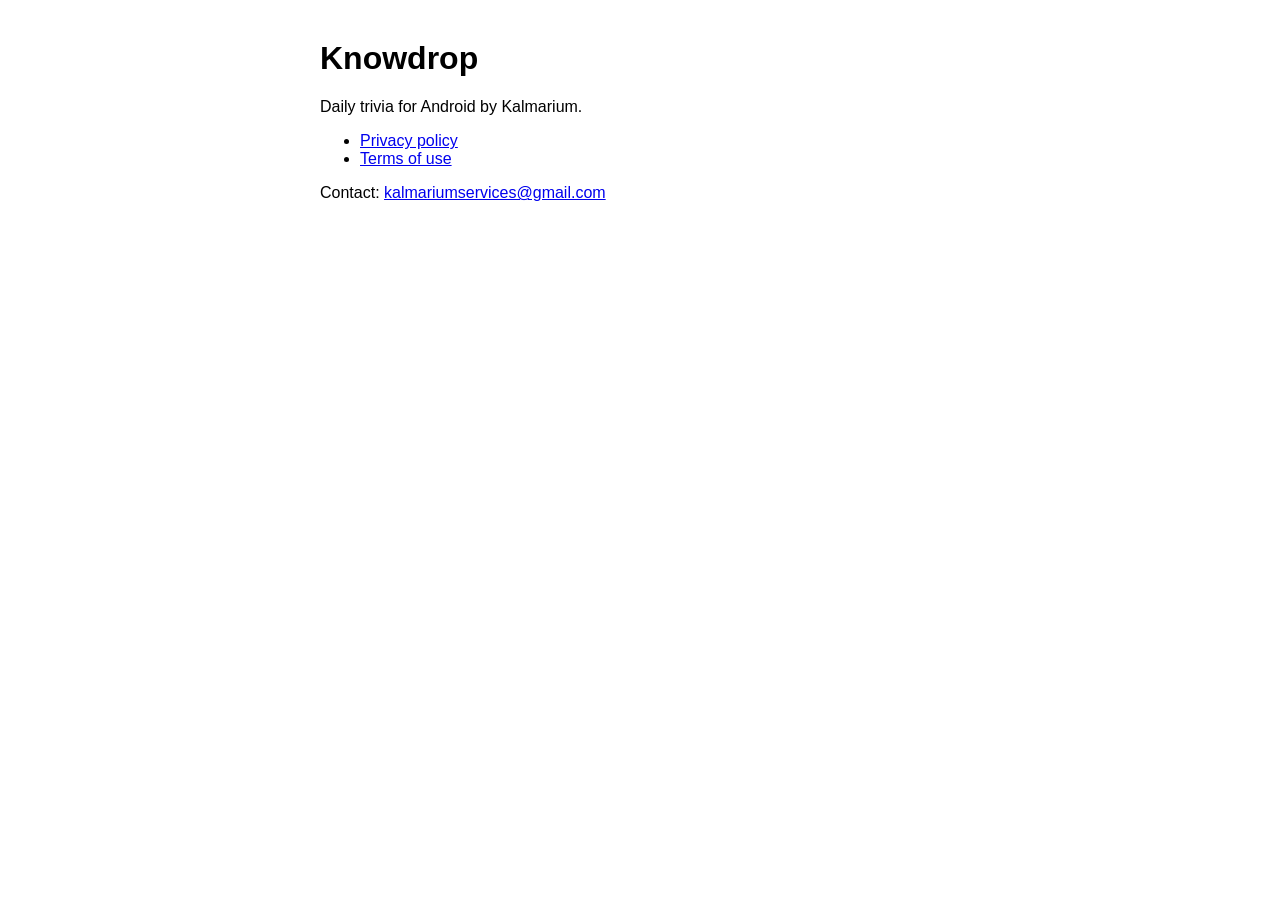
==== index.html @ 1c2fc833 "Knowdrop privacy policy and terms" ====
<!doctype html><meta charset="utf-8"><meta name="viewport" content="width=device-width,initial-scale=1"><title>Knowdrop</title><body style="font-family:sans-serif;max-width:640px;margin:40px auto;padding:0 16px"><h1>Knowdrop</h1><p>Daily trivia for Android by Kalmarium.</p><ul><li><a href="privacy-policy.html">Privacy policy</a></li><li><a href="terms.html">Terms of use</a></li></ul><p>Contact: <a href="mailto:kalmariumservices@gmail.com">kalmariumservices@gmail.com</a></p></body>
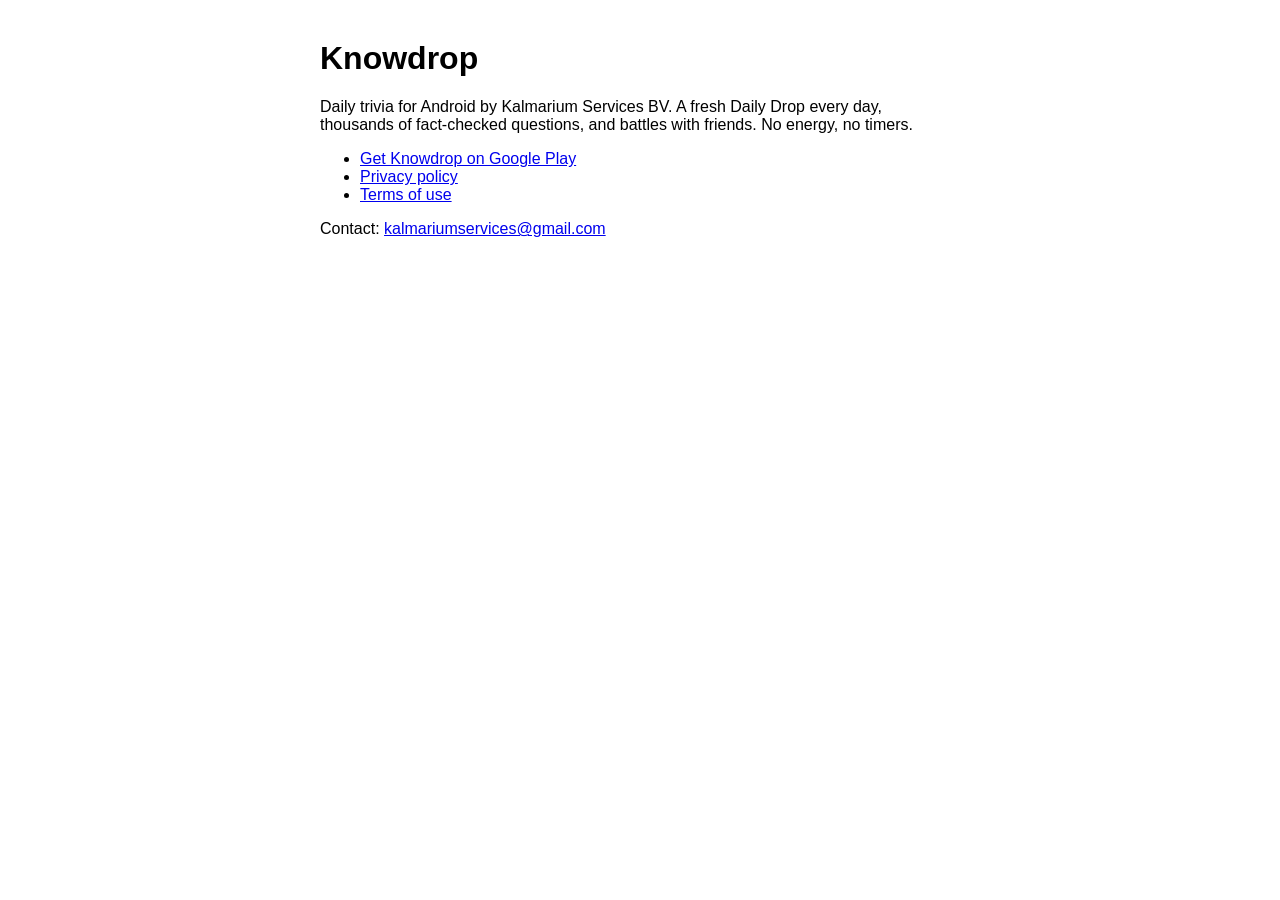
==== commit 0df1ba12: "Add app-ads.txt, update privacy policy (Play Billing, no RevenueCat), Knowdrop index Co-Authored-By:" ====
--- a/index.html
+++ b/index.html
@@ -1 +1 @@
-<!doctype html><meta charset="utf-8"><meta name="viewport" content="width=device-width,initial-scale=1"><title>Knowdrop</title><body style="font-family:sans-serif;max-width:640px;margin:40px auto;padding:0 16px"><h1>Knowdrop</h1><p>Daily trivia for Android by Kalmarium.</p><ul><li><a href="privacy-policy.html">Privacy policy</a></li><li><a href="terms.html">Terms of use</a></li></ul><p>Contact: <a href="mailto:kalmariumservices@gmail.com">kalmariumservices@gmail.com</a></p></body>
+<!doctype html><html lang="en"><meta charset="utf-8"><meta name="viewport" content="width=device-width,initial-scale=1"><title>Knowdrop: Daily Trivia Quiz</title><body style="font-family:sans-serif;max-width:640px;margin:40px auto;padding:0 16px"><h1>Knowdrop</h1><p>Daily trivia for Android by Kalmarium Services BV. A fresh Daily Drop every day, thousands of fact-checked questions, and battles with friends. No energy, no timers.</p><ul><li><a href="https://play.google.com/store/apps/details?id=com.kalmarium.quizdrop">Get Knowdrop on Google Play</a></li><li><a href="privacy-policy.html">Privacy policy</a></li><li><a href="terms.html">Terms of use</a></li></ul><p>Contact: <a href="mailto:kalmariumservices@gmail.com">kalmariumservices@gmail.com</a></p></body></html>
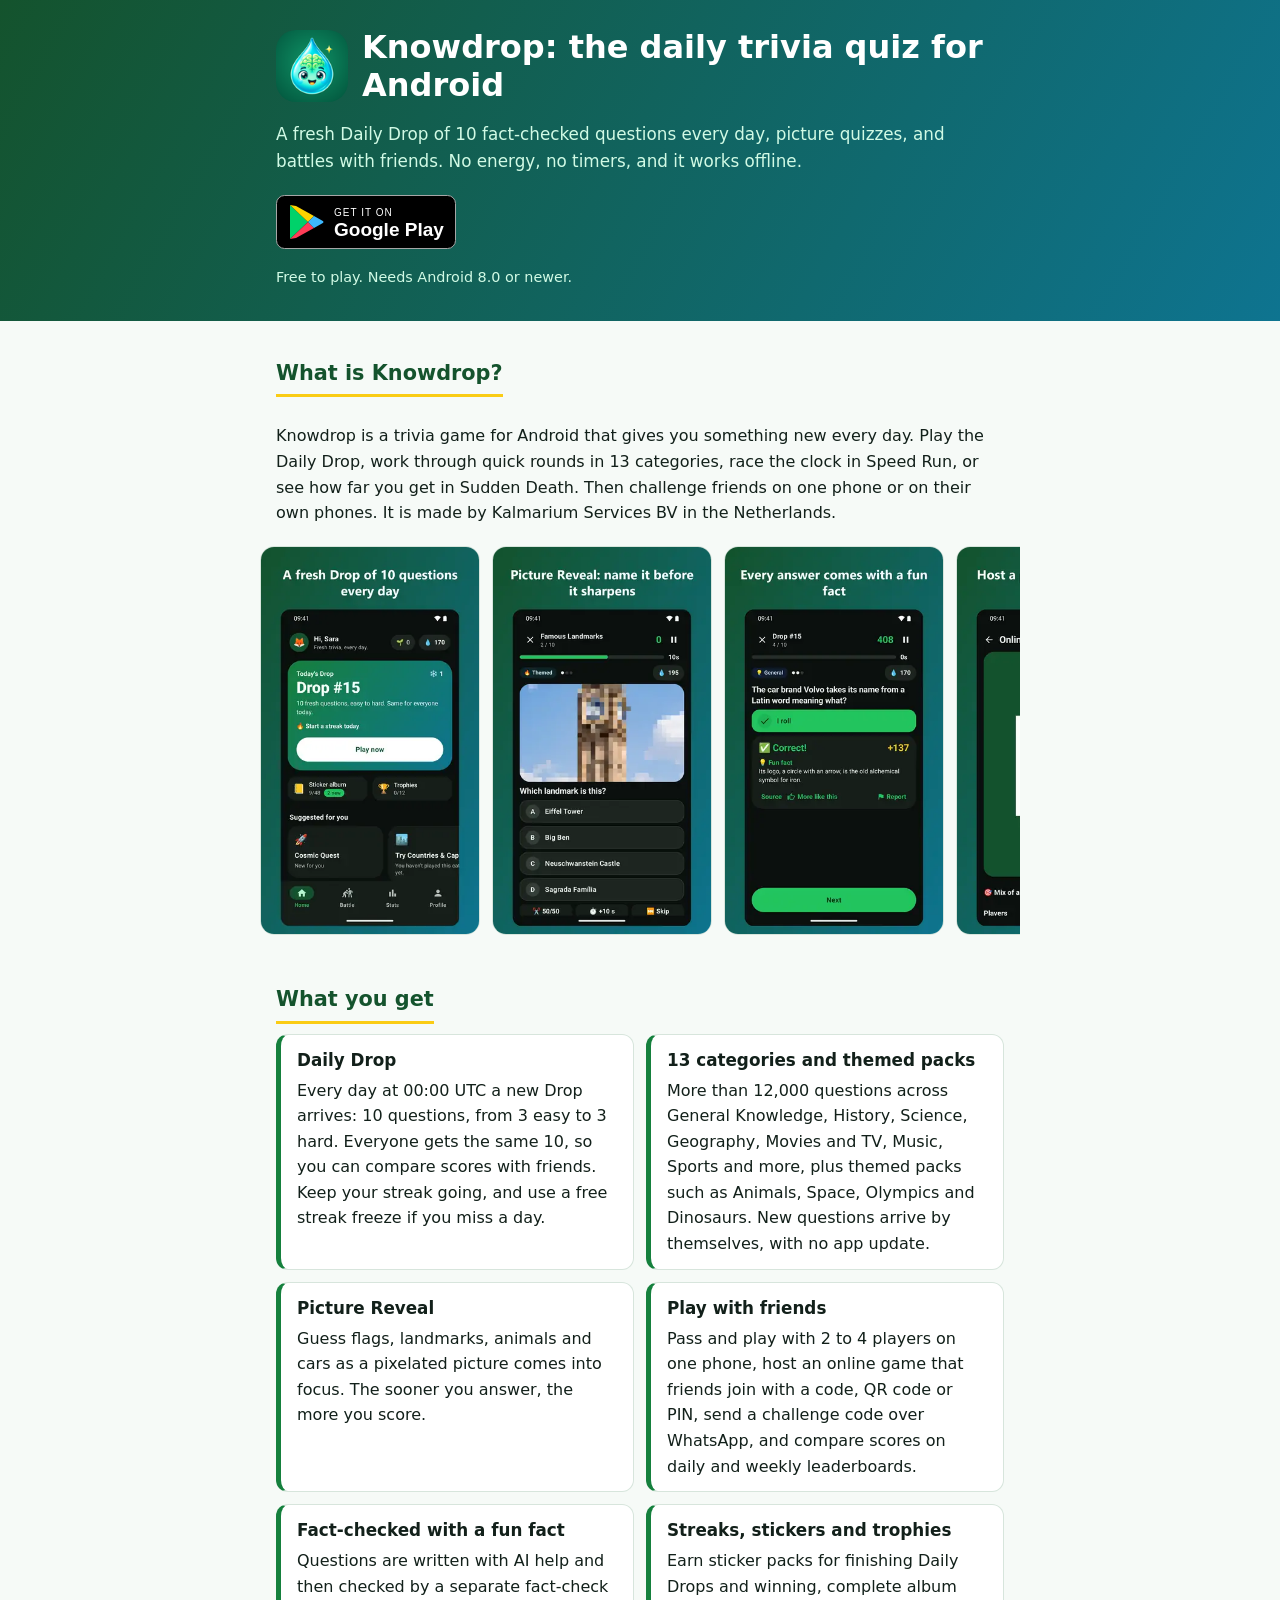
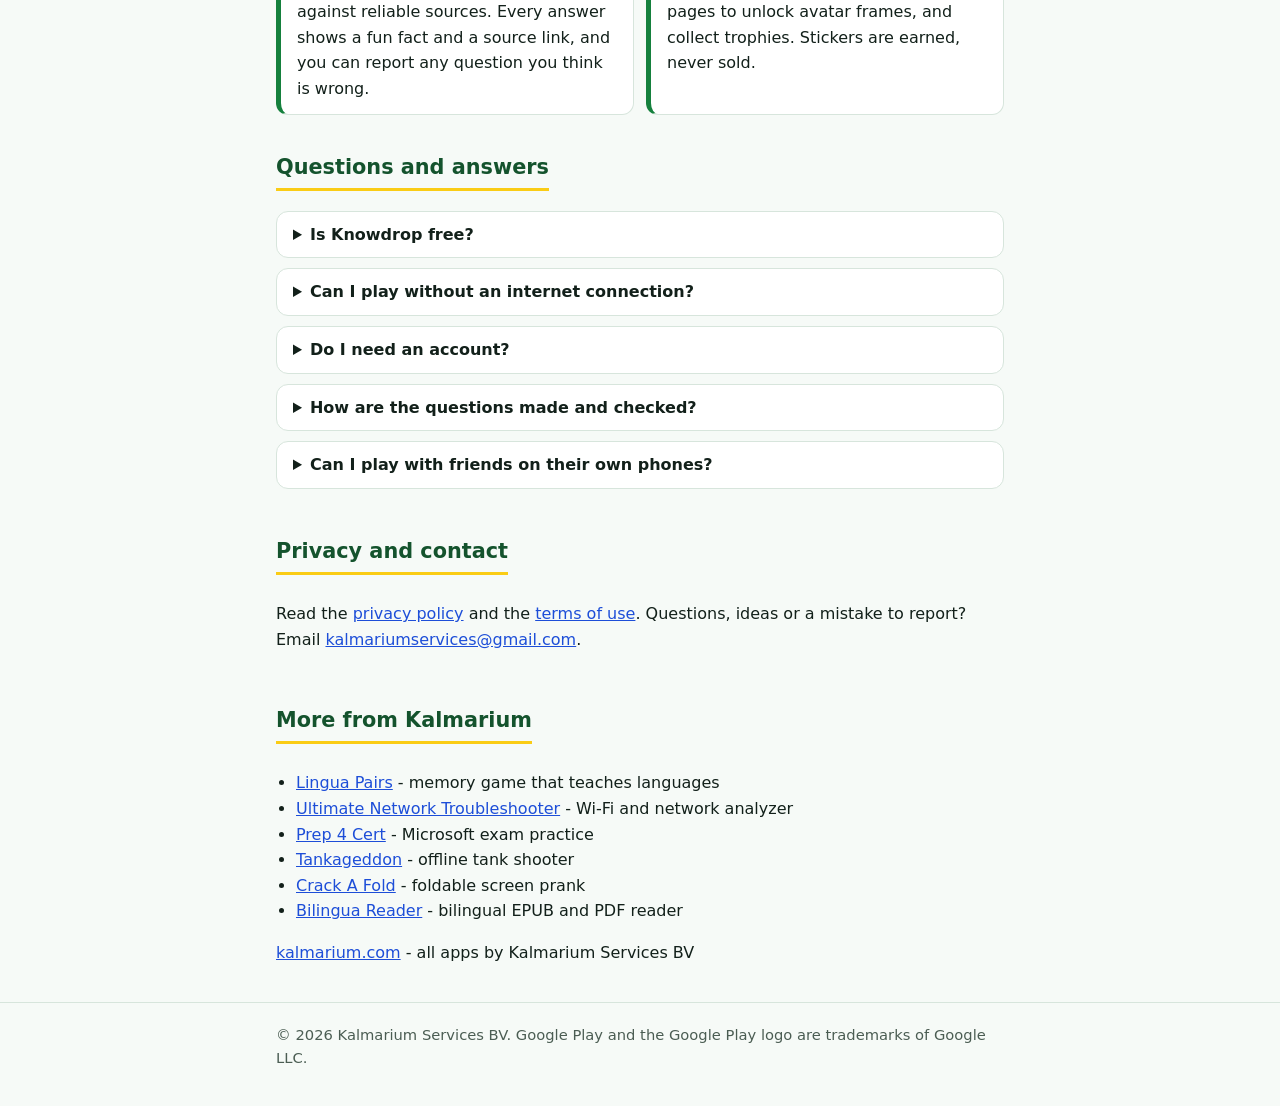
==== commit 6c0e9794: "Landing page: SEO head, JSON-LD, Play badge, features and FAQ, robots, sitemap, visit counter Co-Aut" ====
--- a/index.html
+++ b/index.html
@@ -1 +1,199 @@
-<!doctype html><html lang="en"><meta charset="utf-8"><meta name="viewport" content="width=device-width,initial-scale=1"><title>Knowdrop: Daily Trivia Quiz</title><body style="font-family:sans-serif;max-width:640px;margin:40px auto;padding:0 16px"><h1>Knowdrop</h1><p>Daily trivia for Android by Kalmarium Services BV. A fresh Daily Drop every day, thousands of fact-checked questions, and battles with friends. No energy, no timers.</p><ul><li><a href="https://play.google.com/store/apps/details?id=com.kalmarium.quizdrop">Get Knowdrop on Google Play</a></li><li><a href="privacy-policy.html">Privacy policy</a></li><li><a href="terms.html">Terms of use</a></li></ul><p>Contact: <a href="mailto:kalmariumservices@gmail.com">kalmariumservices@gmail.com</a></p></body></html>
+<!doctype html>
+<html lang="en">
+<head>
+<meta charset="utf-8">
+<meta name="viewport" content="width=device-width, initial-scale=1">
+<title>Knowdrop: Daily Trivia Quiz and Friend Battles</title>
+<meta name="description" content="Knowdrop is a free daily trivia quiz for Android: a fresh Daily Drop of 10 fact-checked questions, picture rounds and battles with friends. Works offline.">
+<link rel="canonical" href="https://knowdrop.kalmarium.com/">
+<link rel="icon" type="image/png" href="img/icon.png">
+<link rel="apple-touch-icon" href="img/apple-touch-icon.png">
+<meta name="theme-color" content="#14532d">
+<meta property="og:type" content="website">
+<meta property="og:site_name" content="Knowdrop">
+<meta property="og:title" content="Knowdrop: Daily Trivia Quiz and Friend Battles">
+<meta property="og:description" content="Knowdrop is a free daily trivia quiz for Android: a fresh Daily Drop of 10 fact-checked questions, picture rounds and battles with friends. Works offline.">
+<meta property="og:url" content="https://knowdrop.kalmarium.com/">
+<meta property="og:image" content="https://knowdrop.kalmarium.com/img/og.jpg">
+<meta property="og:image:width" content="1200">
+<meta property="og:image:height" content="630">
+<meta property="og:image:alt" content="Knowdrop, fresh trivia every day, with the water drop mascot">
+<meta name="twitter:card" content="summary_large_image">
+<meta name="twitter:title" content="Knowdrop: Daily Trivia Quiz and Friend Battles">
+<meta name="twitter:description" content="Knowdrop is a free daily trivia quiz for Android: a fresh Daily Drop of 10 fact-checked questions, picture rounds and battles with friends. Works offline.">
+<meta name="twitter:image" content="https://knowdrop.kalmarium.com/img/og.jpg">
+<style>
+  :root { --bg:#f6faf7; --text:#12201a; --muted:#4b5d53; --card:#ffffff; --line:#d7e5dc; --brand:#14532d; --brand-2:#15803d; --link:#1d4ed8; --accent:#facc15; }
+  @media (prefers-color-scheme: dark) {
+    :root { --bg:#0b0f0d; --text:#e8efea; --muted:#a3b8ab; --card:#121a16; --line:#22322a; --brand:#22c55e; --brand-2:#16a34a; --link:#60a5fa; }
+  }
+  * { box-sizing: border-box; }
+  body { margin:0; background:var(--bg); color:var(--text); font:16px/1.6 system-ui,-apple-system,"Segoe UI",Roboto,sans-serif; }
+  .wrap { max-width:760px; margin:0 auto; padding:0 16px; }
+  header { background:linear-gradient(120deg,#14532d,#0e7490); color:#fff; padding:28px 0 32px; }
+  .brand { display:flex; align-items:center; gap:14px; }
+  .brand img { border-radius:20px; flex:none; }
+  header h1 { margin:0; font-size:1.55rem; line-height:1.2; }
+  header .lead { color:#d1fae5; margin:16px 0 20px; font-size:1.05rem; }
+  .play { display:inline-block; line-height:0; border-radius:8px; }
+  .play:focus-visible, a:focus-visible, .shots:focus-visible { outline:3px solid var(--accent); outline-offset:2px; }
+  .note { font-size:.9rem; margin:10px 0 0; color:#d1fae5; }
+  h2 { color:var(--brand); font-size:1.3rem; margin:36px 0 10px; padding-bottom:4px; border-bottom:3px solid var(--accent); display:inline-block; }
+  h3 { font-size:1.05rem; margin:0 0 4px; }
+  a { color:var(--link); }
+  .shots { display:flex; gap:12px; overflow-x:auto; scroll-snap-type:x mandatory; padding:4px 16px 12px; margin:12px -16px 0; }
+  .shots img { scroll-snap-align:start; flex:none; width:200px; height:auto; border-radius:14px; border:1px solid var(--line); }
+  .grid { display:grid; gap:12px; grid-template-columns:1fr; }
+  .card { background:var(--card); border:1px solid var(--line); border-left:5px solid var(--brand-2); border-radius:12px; padding:12px 16px; }
+  .card p { margin:0; }
+  details { background:var(--card); border:1px solid var(--line); border-radius:12px; padding:10px 16px; margin:10px 0; }
+  summary { cursor:pointer; font-weight:600; }
+  details p { margin:8px 0 2px; }
+  .more ul { padding-left:20px; }
+  footer { border-top:1px solid var(--line); margin-top:36px; padding:20px 0 36px; color:var(--muted); font-size:.92rem; }
+  @media (min-width:640px) { .grid { grid-template-columns:1fr 1fr; } header h1 { font-size:2rem; } .shots img { width:220px; } }
+</style>
+<script type="application/ld+json">
+{
+  "@context": "https://schema.org",
+  "@type": "MobileApplication",
+  "name": "Knowdrop",
+  "alternateName": "Knowdrop: Daily Trivia Quiz",
+  "description": "Daily trivia quiz for Android with a fresh Daily Drop of 10 fact-checked questions, picture rounds, themed packs and battles with friends. Works offline.",
+  "operatingSystem": "Android",
+  "applicationCategory": "GameApplication",
+  "genre": "Trivia",
+  "inLanguage": "en",
+  "url": "https://knowdrop.kalmarium.com/",
+  "installUrl": "https://play.google.com/store/apps/details?id=com.kalmarium.quizdrop&referrer=utm_source%3Dwebsite%26utm_medium%3Dhero",
+  "downloadUrl": "https://play.google.com/store/apps/details?id=com.kalmarium.quizdrop&referrer=utm_source%3Dwebsite%26utm_medium%3Dhero",
+  "image": "https://knowdrop.kalmarium.com/img/og.jpg",
+  "screenshot": [
+    "https://knowdrop.kalmarium.com/img/daily-drop.webp",
+    "https://knowdrop.kalmarium.com/img/picture-reveal.webp",
+    "https://knowdrop.kalmarium.com/img/party.webp"
+  ],
+  "offers": {
+    "@type": "Offer",
+    "price": "0",
+    "priceCurrency": "USD",
+    "availability": "https://schema.org/InStock"
+  },
+  "author": {
+    "@type": "Organization",
+    "name": "Kalmarium Services BV",
+    "url": "https://kalmarium.com"
+  }
+}
+</script>
+<script type="application/ld+json">
+{
+  "@context": "https://schema.org",
+  "@type": "FAQPage",
+  "mainEntity": [
+    {
+      "@type": "Question",
+      "name": "Is Knowdrop free?",
+      "acceptedAnswer": {
+        "@type": "Answer",
+        "text": "Yes, Knowdrop is free to play. There are no lives, no energy and no waiting timers. Free players see a small banner ad on menu and result screens, never during a question or a match and not in the first 3 days. Optional purchases (Remove ads forever, or the Plus subscription) turn ads off."
+      }
+    },
+    {
+      "@type": "Question",
+      "name": "Can I play without an internet connection?",
+      "acceptedAnswer": {
+        "@type": "Answer",
+        "text": "Yes. The whole game works offline, so you can play on a plane or a train. Online features such as friends, leaderboards and live parties need a connection."
+      }
+    },
+    {
+      "@type": "Question",
+      "name": "Do I need an account?",
+      "acceptedAnswer": {
+        "@type": "Answer",
+        "text": "No account is needed to play. If you pick a nickname and an avatar, the app creates a simple online account for friends and leaderboards, without an email address or a password. You can delete it in the app at any time."
+      }
+    },
+    {
+      "@type": "Question",
+      "name": "How are the questions made and checked?",
+      "acceptedAnswer": {
+        "@type": "Answer",
+        "text": "Questions are written with the help of AI and then checked by a separate, independent fact-check against reliable sources. After each answer you see a fun fact and a source link. If you spot a mistake, tap Report on the question and we will look at it."
+      }
+    },
+    {
+      "@type": "Question",
+      "name": "Can I play with friends on their own phones?",
+      "acceptedAnswer": {
+        "@type": "Answer",
+        "text": "Yes. Host an online game and friends join from their own phones with a room code, a QR code, a PIN or an open game. You can also play pass and play with 2 to 4 players on one phone."
+      }
+    }
+  ]
+}
+</script>
+<script defer src="https://overwatch.kalmarium.com/h.js" data-app="knowdrop"></script>
+</head>
+<body>
+<header>
+  <div class="wrap">
+    <div class="brand">
+      <img src="img/icon.png" width="72" height="72" alt="Knowdrop app icon: a smiling water drop with a green brain">
+      <h1>Knowdrop: the daily trivia quiz for Android</h1>
+    </div>
+    <p class="lead">A fresh Daily Drop of 10 fact-checked questions every day, picture quizzes, and battles with friends. No energy, no timers, and it works offline.</p>
+    <a class="play" href="https://play.google.com/store/apps/details?id=com.kalmarium.quizdrop&amp;referrer=utm_source%3Dwebsite%26utm_medium%3Dhero" aria-label="Get it on Google Play" rel="noopener"><svg viewBox="0 0 180 54" width="180" height="54" role="img" aria-hidden="true" focusable="false"><rect x="0.5" y="0.5" width="179" height="53" rx="8" fill="#000" stroke="#a6a6a6"/><path d="M14 10 L14 44 L32 27 Z" fill="#00d26a"/><path d="M14 10 L32 27 L38 21 L20 11 Z" fill="#ffd400"/><path d="M14 44 L32 27 L38 33 L20 43 Z" fill="#ff3d57"/><path d="M38 21 L46 25.5 Q49 27 46 28.5 L38 33 L32 27 Z" fill="#3db8ff"/><text x="58" y="21" fill="#fff" font-family="Arial,Helvetica,sans-serif" font-size="10" letter-spacing="1">GET IT ON</text><text x="58" y="41" fill="#fff" font-family="Arial,Helvetica,sans-serif" font-size="19" font-weight="600">Google Play</text></svg></a>
+    <p class="note">Free to play. Needs Android 8.0 or newer.</p>
+  </div>
+</header>
+<main class="wrap">
+  <h2>What is Knowdrop?</h2>
+  <p>Knowdrop is a trivia game for Android that gives you something new every day. Play the Daily Drop, work through quick rounds in 13 categories, race the clock in Speed Run, or see how far you get in Sudden Death. Then challenge friends on one phone or on their own phones. It is made by Kalmarium Services BV in the Netherlands.</p>
+  <div class="shots" tabindex="0" role="group" aria-label="Knowdrop screenshots">
+    <img src="img/daily-drop.webp" width="360" height="640" loading="lazy" alt="Knowdrop home screen showing Drop number 15, a Play now button, a sticker album and suggested topics">
+    <img src="img/picture-reveal.webp" width="360" height="640" loading="lazy" alt="Picture Reveal question: a pixelated landmark with four answer options and a countdown">
+    <img src="img/fun-fact.webp" width="360" height="640" loading="lazy" alt="A correct answer in Knowdrop with the score and a fun fact with a source link">
+    <img src="img/party.webp" width="360" height="640" loading="lazy" alt="Hosting an online game with a room code, a PIN and a QR code for friends to join">
+    <img src="img/categories.webp" width="360" height="640" loading="lazy" alt="The category list with General, History, Science, Geography, Movies and TV, Music and more">
+    <img src="img/stickers.webp" width="360" height="640" loading="lazy" alt="The sticker album with ancient wonders and wild animals to collect">
+  </div>
+
+  <h2>What you get</h2>
+  <div class="grid">
+    <div class="card"><h3>Daily Drop</h3><p>Every day at 00:00 UTC a new Drop arrives: 10 questions, from 3 easy to 3 hard. Everyone gets the same 10, so you can compare scores with friends. Keep your streak going, and use a free streak freeze if you miss a day.</p></div>
+    <div class="card"><h3>13 categories and themed packs</h3><p>More than 12,000 questions across General Knowledge, History, Science, Geography, Movies and TV, Music, Sports and more, plus themed packs such as Animals, Space, Olympics and Dinosaurs. New questions arrive by themselves, with no app update.</p></div>
+    <div class="card"><h3>Picture Reveal</h3><p>Guess flags, landmarks, animals and cars as a pixelated picture comes into focus. The sooner you answer, the more you score.</p></div>
+    <div class="card"><h3>Play with friends</h3><p>Pass and play with 2 to 4 players on one phone, host an online game that friends join with a code, QR code or PIN, send a challenge code over WhatsApp, and compare scores on daily and weekly leaderboards.</p></div>
+    <div class="card"><h3>Fact-checked with a fun fact</h3><p>Questions are written with AI help and then checked by a separate fact-check against reliable sources. Every answer shows a fun fact and a source link, and you can report any question you think is wrong.</p></div>
+    <div class="card"><h3>Streaks, stickers and trophies</h3><p>Earn sticker packs for finishing Daily Drops and winning, complete album pages to unlock avatar frames, and collect trophies. Stickers are earned, never sold.</p></div>
+  </div>
+
+  <h2>Questions and answers</h2>
+  <details><summary>Is Knowdrop free?</summary><p>Yes, Knowdrop is free to play. There are no lives, no energy and no waiting timers. Free players see a small banner ad on menu and result screens, never during a question or a match and not in the first 3 days. Optional purchases (Remove ads forever, or the Plus subscription) turn ads off.</p></details>
+  <details><summary>Can I play without an internet connection?</summary><p>Yes. The whole game works offline, so you can play on a plane or a train. Online features such as friends, leaderboards and live parties need a connection.</p></details>
+  <details><summary>Do I need an account?</summary><p>No account is needed to play. If you pick a nickname and an avatar, the app creates a simple online account for friends and leaderboards, without an email address or a password. You can delete it in the app at any time.</p></details>
+  <details><summary>How are the questions made and checked?</summary><p>Questions are written with the help of AI and then checked by a separate, independent fact-check against reliable sources. After each answer you see a fun fact and a source link. If you spot a mistake, tap Report on the question and we will look at it.</p></details>
+  <details><summary>Can I play with friends on their own phones?</summary><p>Yes. Host an online game and friends join from their own phones with a room code, a QR code, a PIN or an open game. You can also play pass and play with 2 to 4 players on one phone.</p></details>
+
+  <h2>Privacy and contact</h2>
+  <p>Read the <a href="privacy-policy.html">privacy policy</a> and the <a href="terms.html">terms of use</a>. Questions, ideas or a mistake to report? Email <a href="mailto:kalmariumservices@gmail.com">kalmariumservices@gmail.com</a>.</p>
+  <section class="more" aria-labelledby="more-h">
+  <h2 id="more-h">More from Kalmarium</h2>
+  <ul>
+    <li><a href="https://lingua.kalmarium.com/">Lingua Pairs</a> - memory game that teaches languages</li>
+    <li><a href="https://netcheck.kalmarium.com/">Ultimate Network Troubleshooter</a> - Wi-Fi and network analyzer</li>
+    <li><a href="https://prep4cert.kalmarium.com/">Prep 4 Cert</a> - Microsoft exam practice</li>
+    <li><a href="https://tankageddon.kalmarium.com/">Tankageddon</a> - offline tank shooter</li>
+    <li><a href="https://crackafold.kalmarium.com/">Crack A Fold</a> - foldable screen prank</li>
+    <li><a href="https://bilingua.kalmarium.com/">Bilingua Reader</a> - bilingual EPUB and PDF reader</li>
+  </ul>
+  <p><a href="https://kalmarium.com">kalmarium.com</a> - all apps by Kalmarium Services BV</p>
+</section>
+</main>
+<footer>
+  <div class="wrap">&copy; 2026 Kalmarium Services BV. Google Play and the Google Play logo are trademarks of Google LLC.</div>
+</footer>
+</body>
+</html>
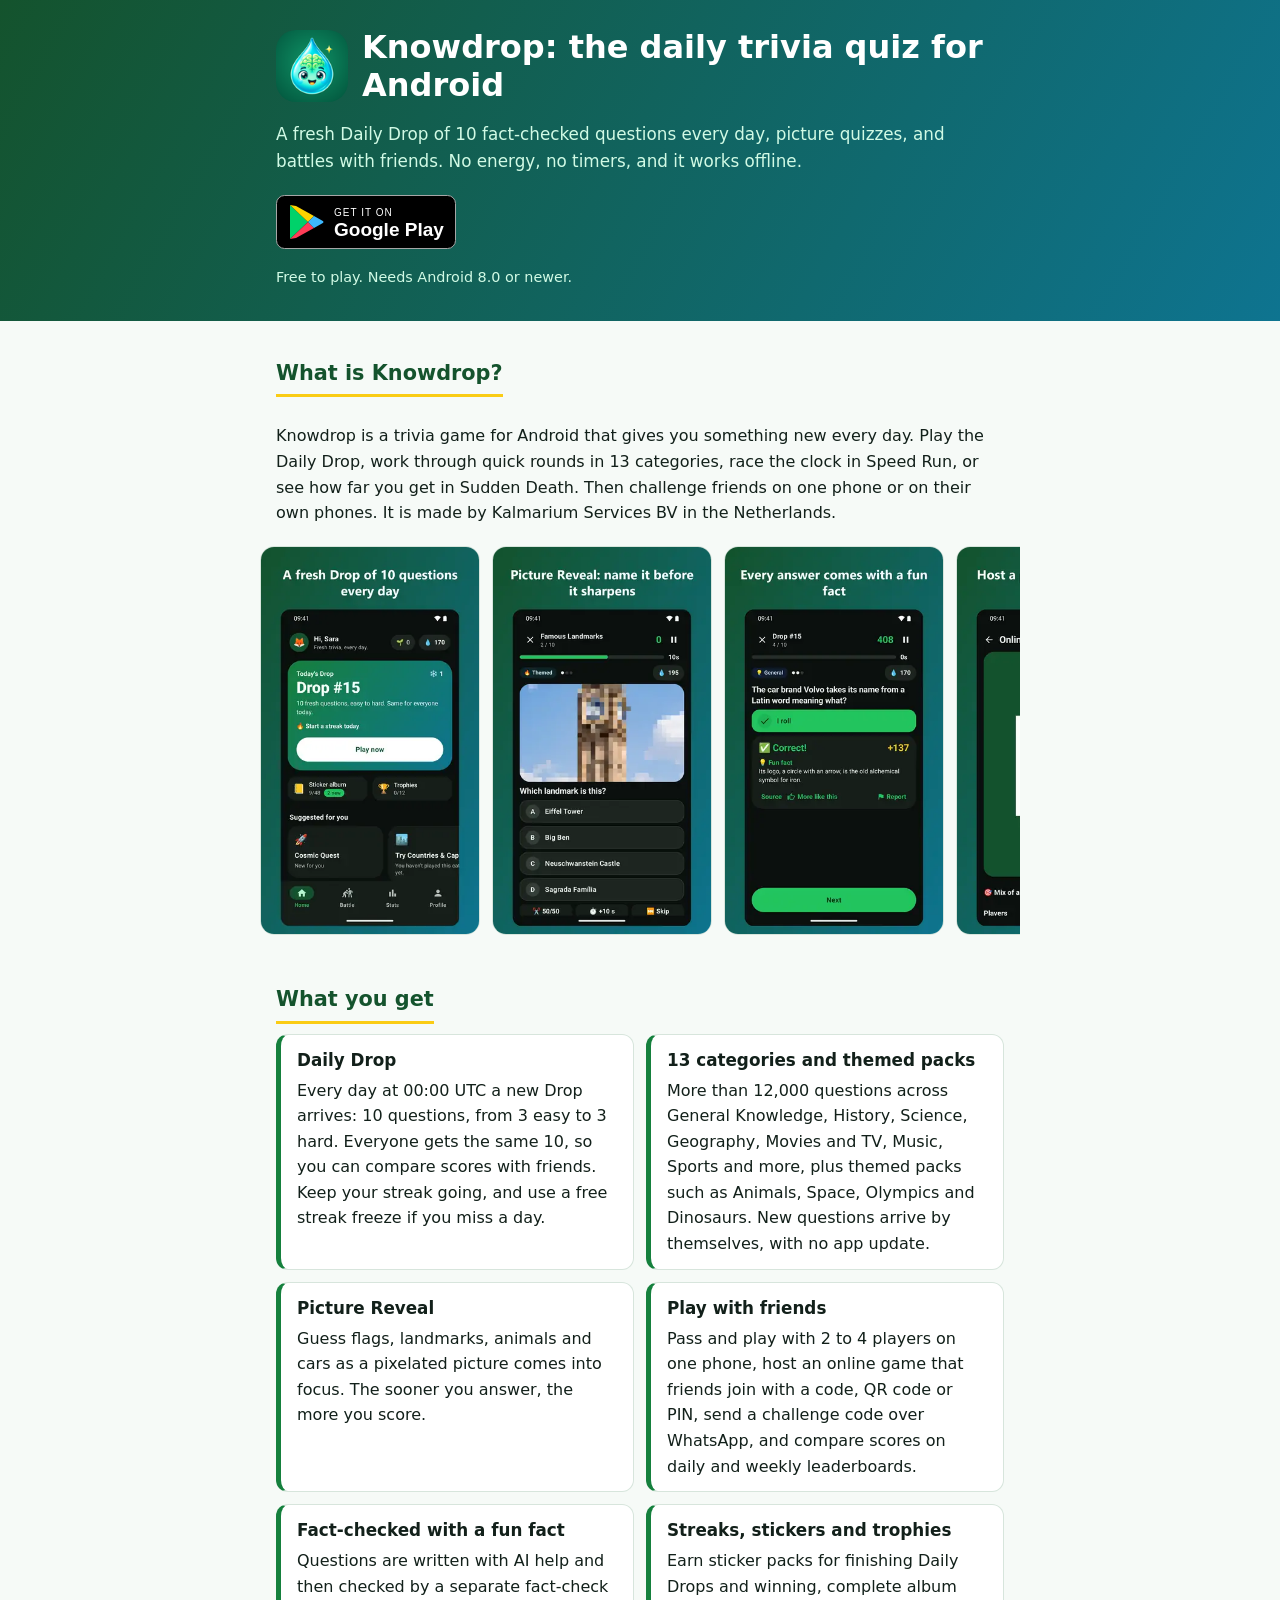
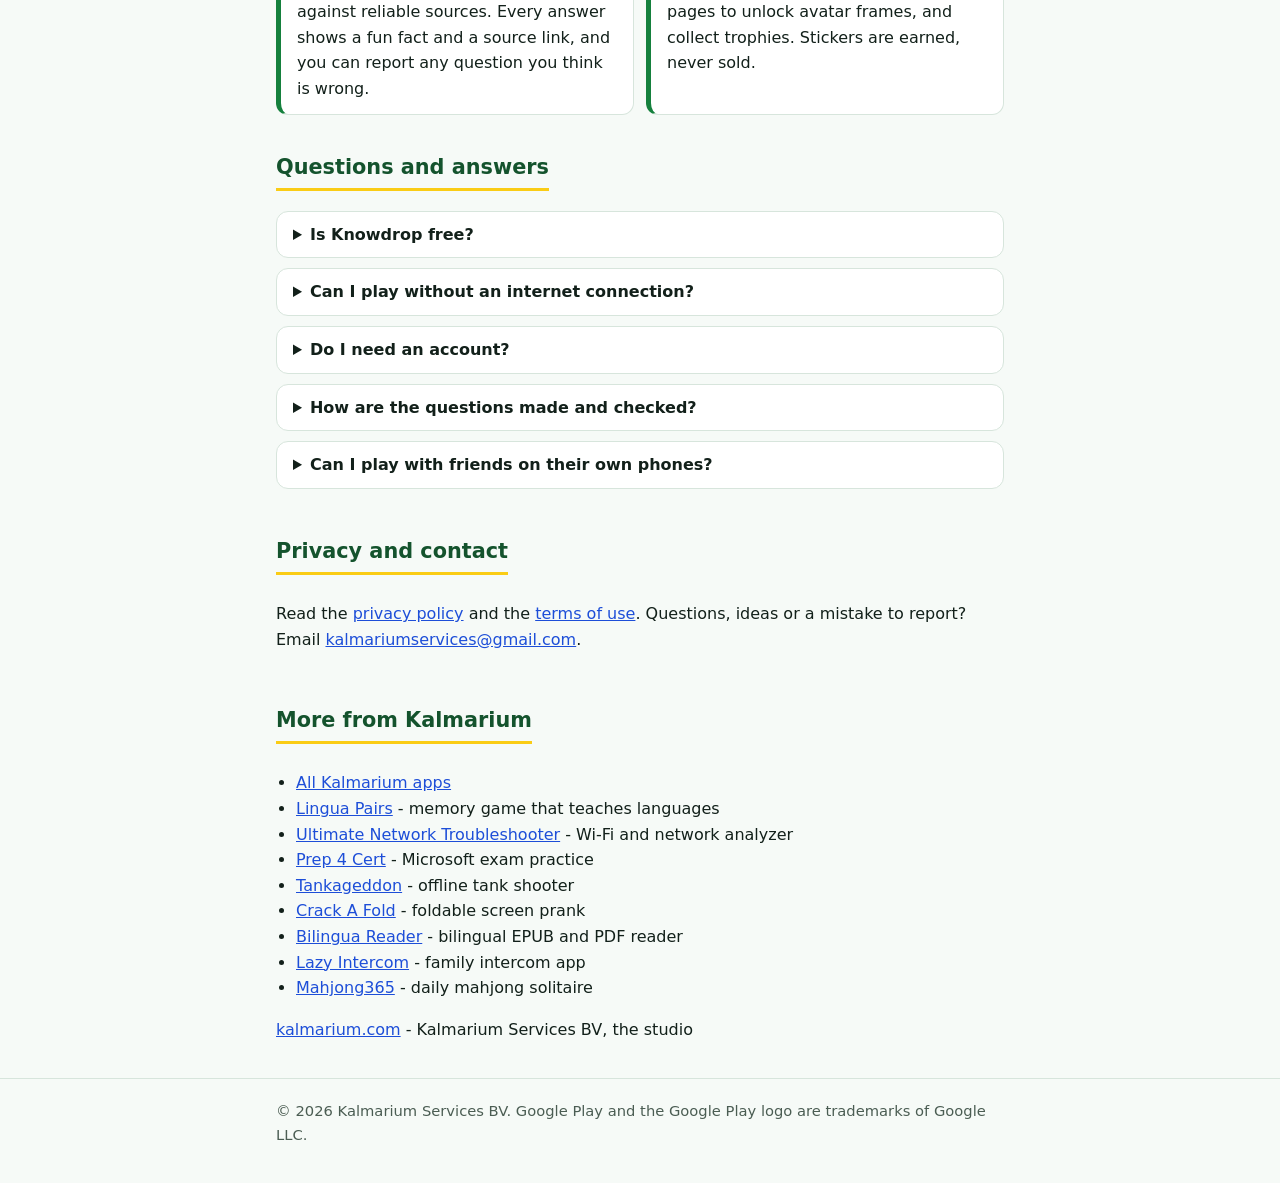
==== commit 61cb7954: "Add All Kalmarium apps backlink and list all other apps in footer Co-Authored-By: Claude Sonnet 5.5 " ====
--- a/index.html
+++ b/index.html
@@ -182,14 +182,17 @@
   <section class="more" aria-labelledby="more-h">
   <h2 id="more-h">More from Kalmarium</h2>
   <ul>
+    <li><a href="https://apps.kalmarium.com/?utm_source=knowdrop&amp;utm_medium=footer">All Kalmarium apps</a></li>
     <li><a href="https://lingua.kalmarium.com/">Lingua Pairs</a> - memory game that teaches languages</li>
     <li><a href="https://netcheck.kalmarium.com/">Ultimate Network Troubleshooter</a> - Wi-Fi and network analyzer</li>
     <li><a href="https://prep4cert.kalmarium.com/">Prep 4 Cert</a> - Microsoft exam practice</li>
     <li><a href="https://tankageddon.kalmarium.com/">Tankageddon</a> - offline tank shooter</li>
     <li><a href="https://crackafold.kalmarium.com/">Crack A Fold</a> - foldable screen prank</li>
     <li><a href="https://bilingua.kalmarium.com/">Bilingua Reader</a> - bilingual EPUB and PDF reader</li>
+    <li><a href="https://intercom.kalmarium.com/">Lazy Intercom</a> - family intercom app</li>
+    <li><a href="https://gaborkalmar83.github.io/mahjong365-info/">Mahjong365</a> - daily mahjong solitaire</li>
   </ul>
-  <p><a href="https://kalmarium.com">kalmarium.com</a> - all apps by Kalmarium Services BV</p>
+  <p><a href="https://kalmarium.com">kalmarium.com</a> - Kalmarium Services BV, the studio</p>
 </section>
 </main>
 <footer>
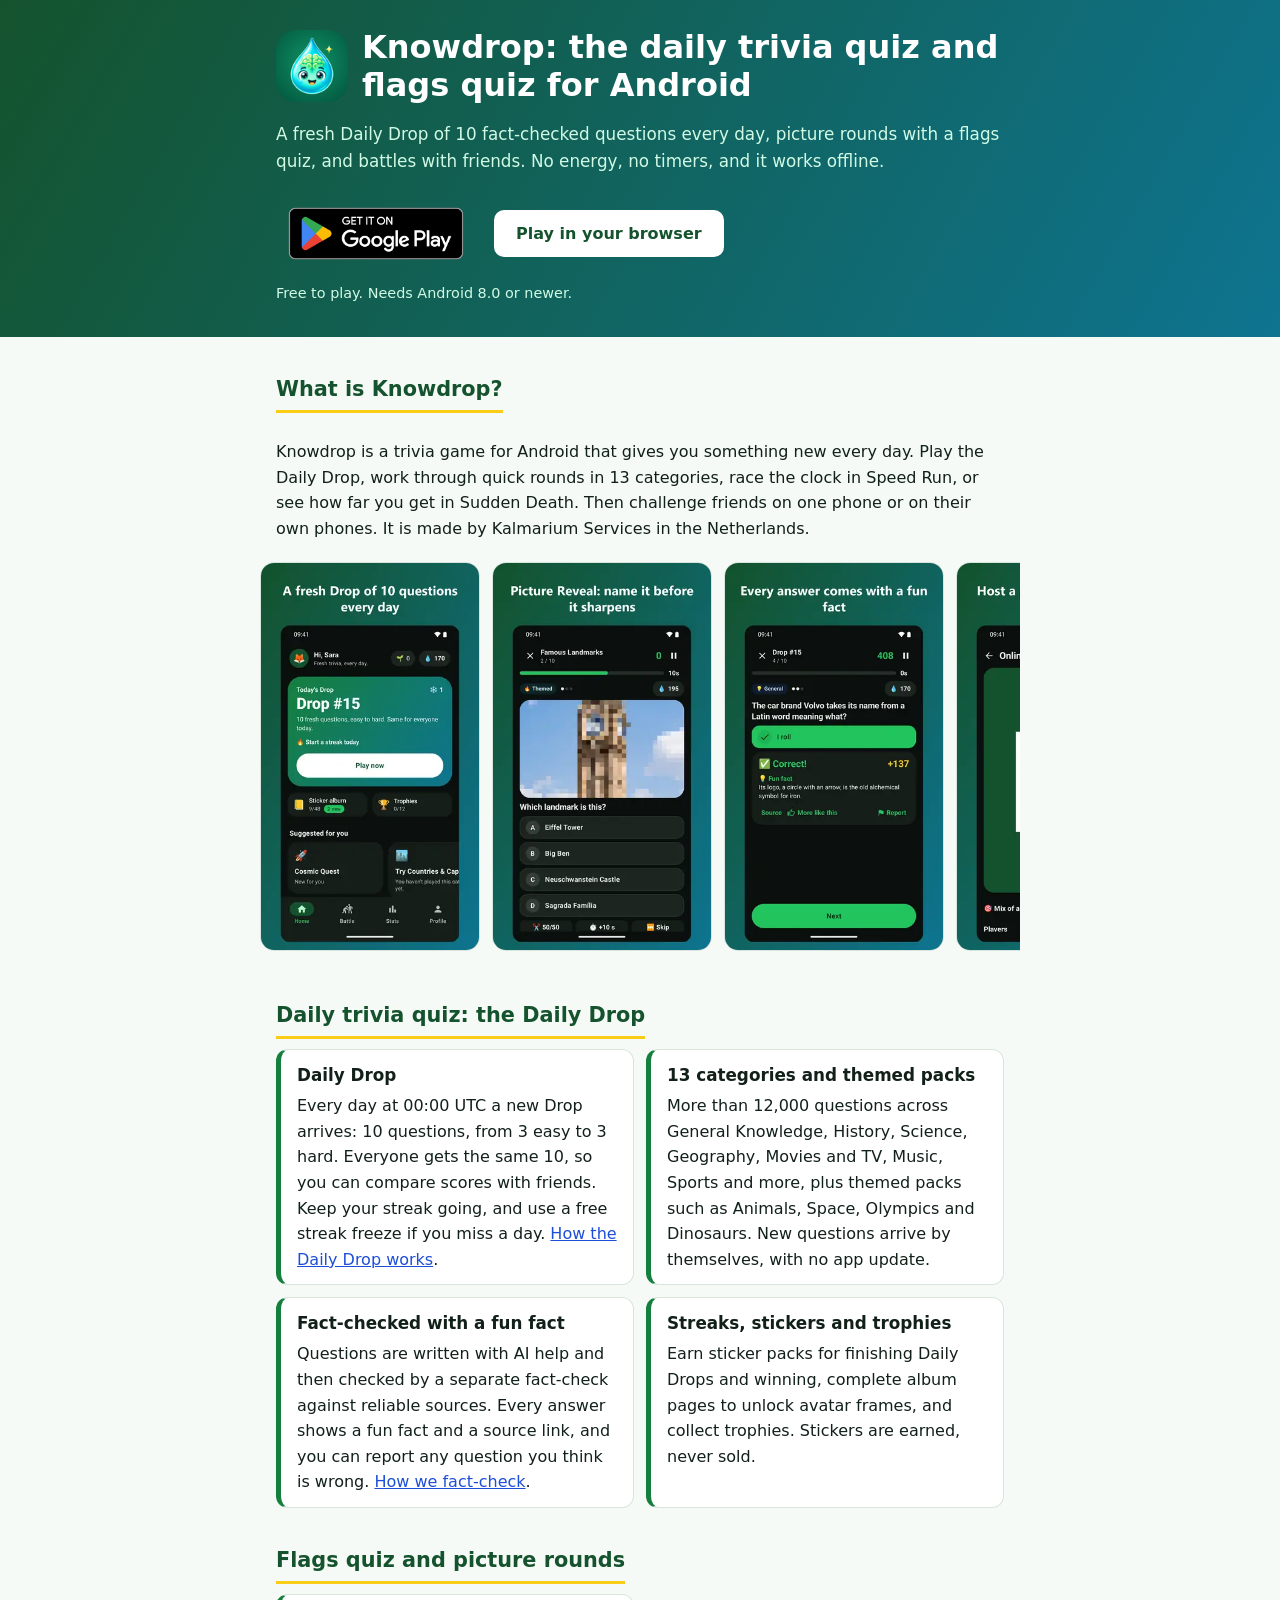
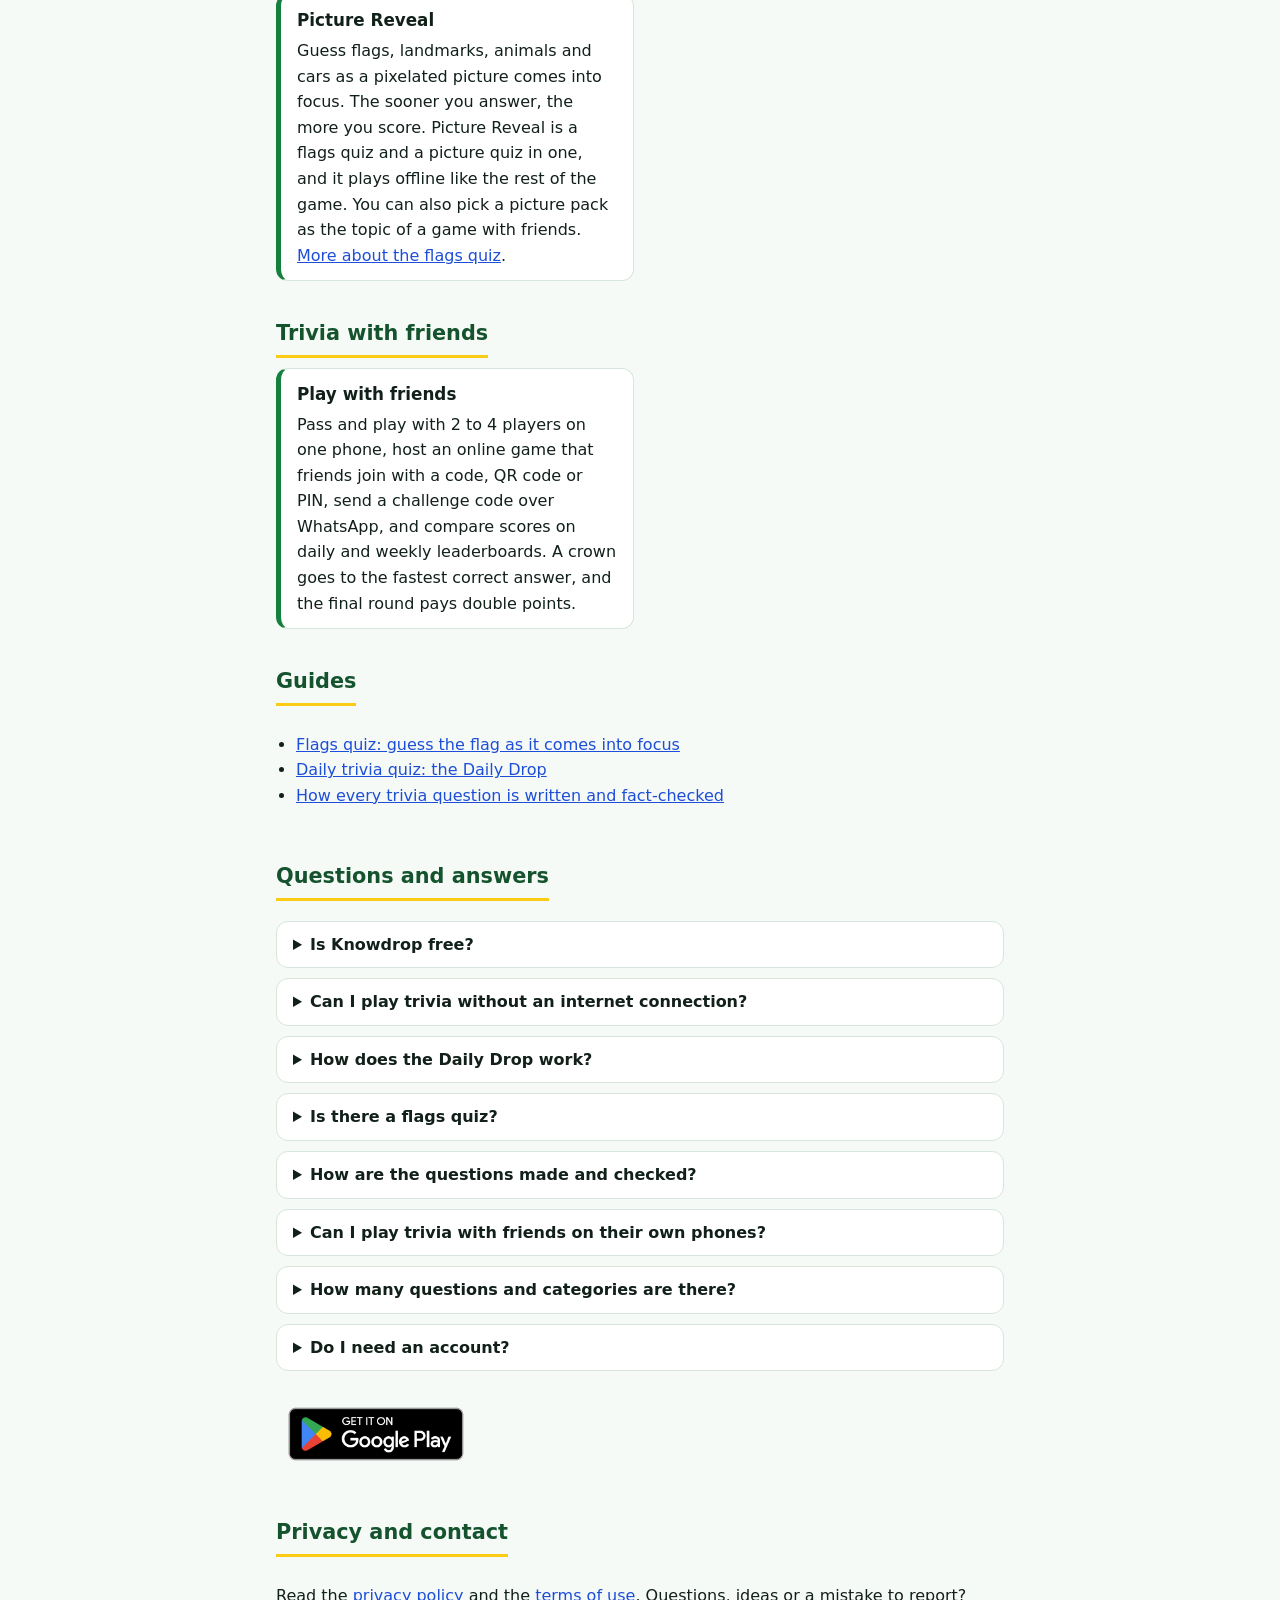
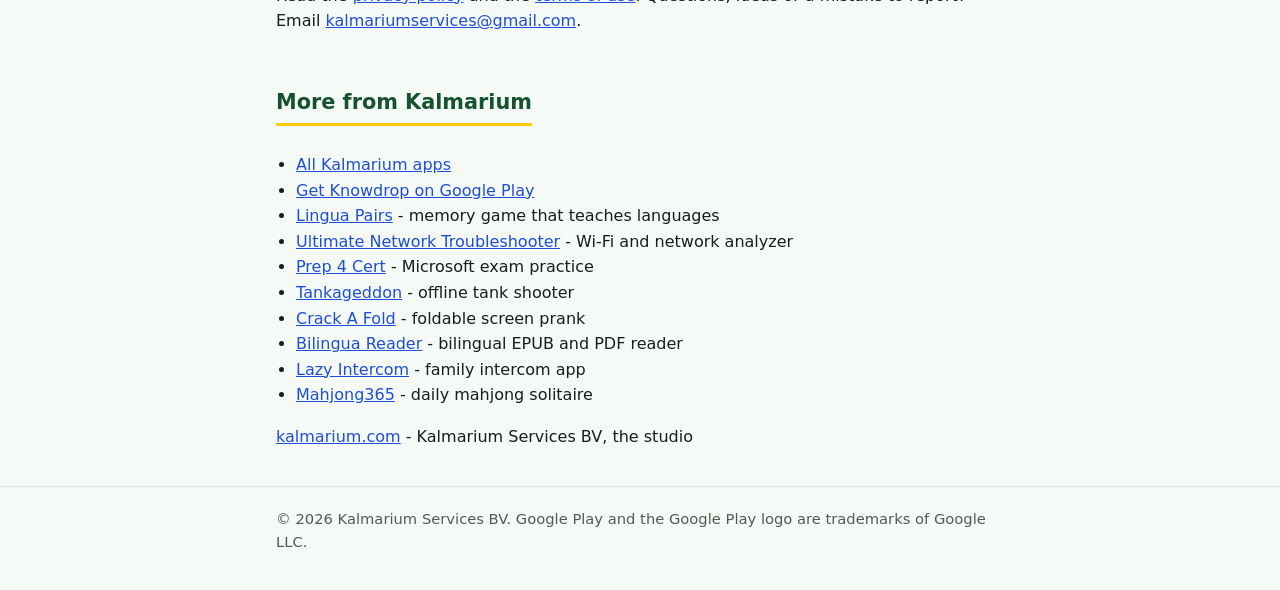
==== commit ae50b699: "seo: Knowdrop home page on-page fixes (title, H1, FAQ, schema, play button, official badge, legal me" ====
--- a/index.html
+++ b/index.html
@@ -1,202 +1,257 @@
-<!doctype html>
-<html lang="en">
-<head>
-<meta charset="utf-8">
-<meta name="viewport" content="width=device-width, initial-scale=1">
-<title>Knowdrop: Daily Trivia Quiz and Friend Battles</title>
-<meta name="description" content="Knowdrop is a free daily trivia quiz for Android: a fresh Daily Drop of 10 fact-checked questions, picture rounds and battles with friends. Works offline.">
-<link rel="canonical" href="https://knowdrop.kalmarium.com/">
-<link rel="icon" type="image/png" href="img/icon.png">
-<link rel="apple-touch-icon" href="img/apple-touch-icon.png">
-<meta name="theme-color" content="#14532d">
-<meta property="og:type" content="website">
-<meta property="og:site_name" content="Knowdrop">
-<meta property="og:title" content="Knowdrop: Daily Trivia Quiz and Friend Battles">
-<meta property="og:description" content="Knowdrop is a free daily trivia quiz for Android: a fresh Daily Drop of 10 fact-checked questions, picture rounds and battles with friends. Works offline.">
-<meta property="og:url" content="https://knowdrop.kalmarium.com/">
-<meta property="og:image" content="https://knowdrop.kalmarium.com/img/og.jpg">
-<meta property="og:image:width" content="1200">
-<meta property="og:image:height" content="630">
-<meta property="og:image:alt" content="Knowdrop, fresh trivia every day, with the water drop mascot">
-<meta name="twitter:card" content="summary_large_image">
-<meta name="twitter:title" content="Knowdrop: Daily Trivia Quiz and Friend Battles">
-<meta name="twitter:description" content="Knowdrop is a free daily trivia quiz for Android: a fresh Daily Drop of 10 fact-checked questions, picture rounds and battles with friends. Works offline.">
-<meta name="twitter:image" content="https://knowdrop.kalmarium.com/img/og.jpg">
-<style>
-  :root { --bg:#f6faf7; --text:#12201a; --muted:#4b5d53; --card:#ffffff; --line:#d7e5dc; --brand:#14532d; --brand-2:#15803d; --link:#1d4ed8; --accent:#facc15; }
-  @media (prefers-color-scheme: dark) {
-    :root { --bg:#0b0f0d; --text:#e8efea; --muted:#a3b8ab; --card:#121a16; --line:#22322a; --brand:#22c55e; --brand-2:#16a34a; --link:#60a5fa; }
-  }
-  * { box-sizing: border-box; }
-  body { margin:0; background:var(--bg); color:var(--text); font:16px/1.6 system-ui,-apple-system,"Segoe UI",Roboto,sans-serif; }
-  .wrap { max-width:760px; margin:0 auto; padding:0 16px; }
-  header { background:linear-gradient(120deg,#14532d,#0e7490); color:#fff; padding:28px 0 32px; }
-  .brand { display:flex; align-items:center; gap:14px; }
-  .brand img { border-radius:20px; flex:none; }
-  header h1 { margin:0; font-size:1.55rem; line-height:1.2; }
-  header .lead { color:#d1fae5; margin:16px 0 20px; font-size:1.05rem; }
-  .play { display:inline-block; line-height:0; border-radius:8px; }
-  .play:focus-visible, a:focus-visible, .shots:focus-visible { outline:3px solid var(--accent); outline-offset:2px; }
-  .note { font-size:.9rem; margin:10px 0 0; color:#d1fae5; }
-  h2 { color:var(--brand); font-size:1.3rem; margin:36px 0 10px; padding-bottom:4px; border-bottom:3px solid var(--accent); display:inline-block; }
-  h3 { font-size:1.05rem; margin:0 0 4px; }
-  a { color:var(--link); }
-  .shots { display:flex; gap:12px; overflow-x:auto; scroll-snap-type:x mandatory; padding:4px 16px 12px; margin:12px -16px 0; }
-  .shots img { scroll-snap-align:start; flex:none; width:200px; height:auto; border-radius:14px; border:1px solid var(--line); }
-  .grid { display:grid; gap:12px; grid-template-columns:1fr; }
-  .card { background:var(--card); border:1px solid var(--line); border-left:5px solid var(--brand-2); border-radius:12px; padding:12px 16px; }
-  .card p { margin:0; }
-  details { background:var(--card); border:1px solid var(--line); border-radius:12px; padding:10px 16px; margin:10px 0; }
-  summary { cursor:pointer; font-weight:600; }
-  details p { margin:8px 0 2px; }
-  .more ul { padding-left:20px; }
-  footer { border-top:1px solid var(--line); margin-top:36px; padding:20px 0 36px; color:var(--muted); font-size:.92rem; }
-  @media (min-width:640px) { .grid { grid-template-columns:1fr 1fr; } header h1 { font-size:2rem; } .shots img { width:220px; } }
-</style>
-<script type="application/ld+json">
-{
-  "@context": "https://schema.org",
-  "@type": "MobileApplication",
-  "name": "Knowdrop",
-  "alternateName": "Knowdrop: Daily Trivia Quiz",
-  "description": "Daily trivia quiz for Android with a fresh Daily Drop of 10 fact-checked questions, picture rounds, themed packs and battles with friends. Works offline.",
-  "operatingSystem": "Android",
-  "applicationCategory": "GameApplication",
-  "genre": "Trivia",
-  "inLanguage": "en",
-  "url": "https://knowdrop.kalmarium.com/",
-  "installUrl": "https://play.google.com/store/apps/details?id=com.kalmarium.quizdrop&referrer=utm_source%3Dwebsite%26utm_medium%3Dhero",
-  "downloadUrl": "https://play.google.com/store/apps/details?id=com.kalmarium.quizdrop&referrer=utm_source%3Dwebsite%26utm_medium%3Dhero",
-  "image": "https://knowdrop.kalmarium.com/img/og.jpg",
-  "screenshot": [
-    "https://knowdrop.kalmarium.com/img/daily-drop.webp",
-    "https://knowdrop.kalmarium.com/img/picture-reveal.webp",
-    "https://knowdrop.kalmarium.com/img/party.webp"
-  ],
-  "offers": {
-    "@type": "Offer",
-    "price": "0",
-    "priceCurrency": "USD",
-    "availability": "https://schema.org/InStock"
-  },
-  "author": {
-    "@type": "Organization",
-    "name": "Kalmarium Services BV",
-    "url": "https://kalmarium.com"
-  }
-}
-</script>
-<script type="application/ld+json">
-{
-  "@context": "https://schema.org",
-  "@type": "FAQPage",
-  "mainEntity": [
-    {
-      "@type": "Question",
-      "name": "Is Knowdrop free?",
-      "acceptedAnswer": {
-        "@type": "Answer",
-        "text": "Yes, Knowdrop is free to play. There are no lives, no energy and no waiting timers. Free players see a small banner ad on menu and result screens, never during a question or a match and not in the first 3 days. Optional purchases (Remove ads forever, or the Plus subscription) turn ads off."
-      }
-    },
-    {
-      "@type": "Question",
-      "name": "Can I play without an internet connection?",
-      "acceptedAnswer": {
-        "@type": "Answer",
-        "text": "Yes. The whole game works offline, so you can play on a plane or a train. Online features such as friends, leaderboards and live parties need a connection."
-      }
-    },
-    {
-      "@type": "Question",
-      "name": "Do I need an account?",
-      "acceptedAnswer": {
-        "@type": "Answer",
-        "text": "No account is needed to play. If you pick a nickname and an avatar, the app creates a simple online account for friends and leaderboards, without an email address or a password. You can delete it in the app at any time."
-      }
-    },
-    {
-      "@type": "Question",
-      "name": "How are the questions made and checked?",
-      "acceptedAnswer": {
-        "@type": "Answer",
-        "text": "Questions are written with the help of AI and then checked by a separate, independent fact-check against reliable sources. After each answer you see a fun fact and a source link. If you spot a mistake, tap Report on the question and we will look at it."
-      }
-    },
-    {
-      "@type": "Question",
-      "name": "Can I play with friends on their own phones?",
-      "acceptedAnswer": {
-        "@type": "Answer",
-        "text": "Yes. Host an online game and friends join from their own phones with a room code, a QR code, a PIN or an open game. You can also play pass and play with 2 to 4 players on one phone."
-      }
-    }
-  ]
-}
-</script>
-<script defer src="https://overwatch.kalmarium.com/h.js" data-app="knowdrop"></script>
-</head>
-<body>
-<header>
-  <div class="wrap">
-    <div class="brand">
-      <img src="img/icon.png" width="72" height="72" alt="Knowdrop app icon: a smiling water drop with a green brain">
-      <h1>Knowdrop: the daily trivia quiz for Android</h1>
-    </div>
-    <p class="lead">A fresh Daily Drop of 10 fact-checked questions every day, picture quizzes, and battles with friends. No energy, no timers, and it works offline.</p>
-    <a class="play" href="https://play.google.com/store/apps/details?id=com.kalmarium.quizdrop&amp;referrer=utm_source%3Dwebsite%26utm_medium%3Dhero" aria-label="Get it on Google Play" rel="noopener"><svg viewBox="0 0 180 54" width="180" height="54" role="img" aria-hidden="true" focusable="false"><rect x="0.5" y="0.5" width="179" height="53" rx="8" fill="#000" stroke="#a6a6a6"/><path d="M14 10 L14 44 L32 27 Z" fill="#00d26a"/><path d="M14 10 L32 27 L38 21 L20 11 Z" fill="#ffd400"/><path d="M14 44 L32 27 L38 33 L20 43 Z" fill="#ff3d57"/><path d="M38 21 L46 25.5 Q49 27 46 28.5 L38 33 L32 27 Z" fill="#3db8ff"/><text x="58" y="21" fill="#fff" font-family="Arial,Helvetica,sans-serif" font-size="10" letter-spacing="1">GET IT ON</text><text x="58" y="41" fill="#fff" font-family="Arial,Helvetica,sans-serif" font-size="19" font-weight="600">Google Play</text></svg></a>
-    <p class="note">Free to play. Needs Android 8.0 or newer.</p>
-  </div>
-</header>
-<main class="wrap">
-  <h2>What is Knowdrop?</h2>
-  <p>Knowdrop is a trivia game for Android that gives you something new every day. Play the Daily Drop, work through quick rounds in 13 categories, race the clock in Speed Run, or see how far you get in Sudden Death. Then challenge friends on one phone or on their own phones. It is made by Kalmarium Services BV in the Netherlands.</p>
-  <div class="shots" tabindex="0" role="group" aria-label="Knowdrop screenshots">
-    <img src="img/daily-drop.webp" width="360" height="640" loading="lazy" alt="Knowdrop home screen showing Drop number 15, a Play now button, a sticker album and suggested topics">
-    <img src="img/picture-reveal.webp" width="360" height="640" loading="lazy" alt="Picture Reveal question: a pixelated landmark with four answer options and a countdown">
-    <img src="img/fun-fact.webp" width="360" height="640" loading="lazy" alt="A correct answer in Knowdrop with the score and a fun fact with a source link">
-    <img src="img/party.webp" width="360" height="640" loading="lazy" alt="Hosting an online game with a room code, a PIN and a QR code for friends to join">
-    <img src="img/categories.webp" width="360" height="640" loading="lazy" alt="The category list with General, History, Science, Geography, Movies and TV, Music and more">
-    <img src="img/stickers.webp" width="360" height="640" loading="lazy" alt="The sticker album with ancient wonders and wild animals to collect">
-  </div>
-
-  <h2>What you get</h2>
-  <div class="grid">
-    <div class="card"><h3>Daily Drop</h3><p>Every day at 00:00 UTC a new Drop arrives: 10 questions, from 3 easy to 3 hard. Everyone gets the same 10, so you can compare scores with friends. Keep your streak going, and use a free streak freeze if you miss a day.</p></div>
-    <div class="card"><h3>13 categories and themed packs</h3><p>More than 12,000 questions across General Knowledge, History, Science, Geography, Movies and TV, Music, Sports and more, plus themed packs such as Animals, Space, Olympics and Dinosaurs. New questions arrive by themselves, with no app update.</p></div>
-    <div class="card"><h3>Picture Reveal</h3><p>Guess flags, landmarks, animals and cars as a pixelated picture comes into focus. The sooner you answer, the more you score.</p></div>
-    <div class="card"><h3>Play with friends</h3><p>Pass and play with 2 to 4 players on one phone, host an online game that friends join with a code, QR code or PIN, send a challenge code over WhatsApp, and compare scores on daily and weekly leaderboards.</p></div>
-    <div class="card"><h3>Fact-checked with a fun fact</h3><p>Questions are written with AI help and then checked by a separate fact-check against reliable sources. Every answer shows a fun fact and a source link, and you can report any question you think is wrong.</p></div>
-    <div class="card"><h3>Streaks, stickers and trophies</h3><p>Earn sticker packs for finishing Daily Drops and winning, complete album pages to unlock avatar frames, and collect trophies. Stickers are earned, never sold.</p></div>
-  </div>
-
-  <h2>Questions and answers</h2>
-  <details><summary>Is Knowdrop free?</summary><p>Yes, Knowdrop is free to play. There are no lives, no energy and no waiting timers. Free players see a small banner ad on menu and result screens, never during a question or a match and not in the first 3 days. Optional purchases (Remove ads forever, or the Plus subscription) turn ads off.</p></details>
-  <details><summary>Can I play without an internet connection?</summary><p>Yes. The whole game works offline, so you can play on a plane or a train. Online features such as friends, leaderboards and live parties need a connection.</p></details>
-  <details><summary>Do I need an account?</summary><p>No account is needed to play. If you pick a nickname and an avatar, the app creates a simple online account for friends and leaderboards, without an email address or a password. You can delete it in the app at any time.</p></details>
-  <details><summary>How are the questions made and checked?</summary><p>Questions are written with the help of AI and then checked by a separate, independent fact-check against reliable sources. After each answer you see a fun fact and a source link. If you spot a mistake, tap Report on the question and we will look at it.</p></details>
-  <details><summary>Can I play with friends on their own phones?</summary><p>Yes. Host an online game and friends join from their own phones with a room code, a QR code, a PIN or an open game. You can also play pass and play with 2 to 4 players on one phone.</p></details>
-
-  <h2>Privacy and contact</h2>
-  <p>Read the <a href="privacy-policy.html">privacy policy</a> and the <a href="terms.html">terms of use</a>. Questions, ideas or a mistake to report? Email <a href="mailto:kalmariumservices@gmail.com">kalmariumservices@gmail.com</a>.</p>
-  <section class="more" aria-labelledby="more-h">
-  <h2 id="more-h">More from Kalmarium</h2>
-  <ul>
-    <li><a href="https://apps.kalmarium.com/?utm_source=knowdrop&amp;utm_medium=footer">All Kalmarium apps</a></li>
-    <li><a href="https://lingua.kalmarium.com/">Lingua Pairs</a> - memory game that teaches languages</li>
-    <li><a href="https://netcheck.kalmarium.com/">Ultimate Network Troubleshooter</a> - Wi-Fi and network analyzer</li>
-    <li><a href="https://prep4cert.kalmarium.com/">Prep 4 Cert</a> - Microsoft exam practice</li>
-    <li><a href="https://tankageddon.kalmarium.com/">Tankageddon</a> - offline tank shooter</li>
-    <li><a href="https://crackafold.kalmarium.com/">Crack A Fold</a> - foldable screen prank</li>
-    <li><a href="https://bilingua.kalmarium.com/">Bilingua Reader</a> - bilingual EPUB and PDF reader</li>
-    <li><a href="https://intercom.kalmarium.com/">Lazy Intercom</a> - family intercom app</li>
-    <li><a href="https://gaborkalmar83.github.io/mahjong365-info/">Mahjong365</a> - daily mahjong solitaire</li>
-  </ul>
-  <p><a href="https://kalmarium.com">kalmarium.com</a> - Kalmarium Services BV, the studio</p>
-</section>
-</main>
-<footer>
-  <div class="wrap">&copy; 2026 Kalmarium Services BV. Google Play and the Google Play logo are trademarks of Google LLC.</div>
-</footer>
-</body>
-</html>
+<!doctype html>
+<html lang="en">
+<head>
+<meta charset="utf-8">
+<meta name="viewport" content="width=device-width, initial-scale=1">
+<title>Knowdrop: Daily Trivia Quiz, Flags Quiz and Friend Battles</title>
+<meta name="description" content="Knowdrop is a daily trivia quiz for Android: 10 fact-checked questions every day, a flags quiz, 13 categories and battles with friends. Plays offline.">
+<link rel="canonical" href="https://knowdrop.kalmarium.com/">
+<link rel="icon" type="image/png" href="img/icon.png">
+<link rel="apple-touch-icon" href="img/apple-touch-icon.png">
+<meta name="theme-color" content="#14532d">
+<meta property="og:type" content="website">
+<meta property="og:site_name" content="Knowdrop">
+<meta property="og:title" content="Knowdrop: Daily Trivia Quiz, Flags Quiz and Friend Battles">
+<meta property="og:description" content="Knowdrop is a daily trivia quiz for Android: 10 fact-checked questions every day, a flags quiz, 13 categories and battles with friends. Plays offline.">
+<meta property="og:url" content="https://knowdrop.kalmarium.com/">
+<meta property="og:image" content="https://knowdrop.kalmarium.com/img/og.jpg">
+<meta property="og:image:width" content="1200">
+<meta property="og:image:height" content="630">
+<meta property="og:image:alt" content="Knowdrop, fresh trivia every day, with the water drop mascot">
+<meta name="twitter:card" content="summary_large_image">
+<meta name="twitter:title" content="Knowdrop: Daily Trivia Quiz, Flags Quiz and Friend Battles">
+<meta name="twitter:description" content="Knowdrop is a daily trivia quiz for Android: 10 fact-checked questions every day, a flags quiz, 13 categories and battles with friends. Plays offline.">
+<meta name="twitter:image" content="https://knowdrop.kalmarium.com/img/og.jpg">
+<style>
+  :root { --bg:#f6faf7; --text:#12201a; --muted:#4b5d53; --card:#ffffff; --line:#d7e5dc; --brand:#14532d; --brand-2:#15803d; --link:#1d4ed8; --accent:#facc15; }
+  @media (prefers-color-scheme: dark) {
+    :root { --bg:#0b0f0d; --text:#e8efea; --muted:#a3b8ab; --card:#121a16; --line:#22322a; --brand:#22c55e; --brand-2:#16a34a; --link:#60a5fa; }
+  }
+  * { box-sizing: border-box; }
+  body { margin:0; background:var(--bg); color:var(--text); font:16px/1.6 system-ui,-apple-system,"Segoe UI",Roboto,sans-serif; }
+  .wrap { max-width:760px; margin:0 auto; padding:0 16px; }
+  header { background:linear-gradient(120deg,#14532d,#0e7490); color:#fff; padding:28px 0 32px; }
+  .brand { display:flex; align-items:center; gap:14px; }
+  .brand img { border-radius:20px; flex:none; }
+  header h1 { margin:0; font-size:1.55rem; line-height:1.2; }
+  header .lead { color:#d1fae5; margin:16px 0 20px; font-size:1.05rem; }
+  .play-badge { display:inline-block; line-height:0; border-radius:8px; }
+  .hero-cta { display:flex; flex-wrap:wrap; align-items:center; gap:12px 18px; }
+  .btn { display:inline-block; background:#fff; color:#14532d; font-weight:700; text-decoration:none; padding:14px 22px; border-radius:10px; line-height:1.2; }
+  .btn:hover { background:#d1fae5; }
+  .cta-bottom { margin:24px 0 0; }
+  .guides ul { padding-left:20px; }
+  .play-badge:focus-visible, .btn:focus-visible, a:focus-visible, .shots:focus-visible { outline:3px solid var(--accent); outline-offset:2px; }
+  .note { font-size:.9rem; margin:10px 0 0; color:#d1fae5; }
+  h2 { color:var(--brand); font-size:1.3rem; margin:36px 0 10px; padding-bottom:4px; border-bottom:3px solid var(--accent); display:inline-block; }
+  h3 { font-size:1.05rem; margin:0 0 4px; }
+  a { color:var(--link); }
+  .shots { display:flex; gap:12px; overflow-x:auto; scroll-snap-type:x mandatory; padding:4px 16px 12px; margin:12px -16px 0; }
+  .shots img { scroll-snap-align:start; flex:none; width:200px; height:auto; border-radius:14px; border:1px solid var(--line); }
+  .grid { display:grid; gap:12px; grid-template-columns:1fr; }
+  .card { background:var(--card); border:1px solid var(--line); border-left:5px solid var(--brand-2); border-radius:12px; padding:12px 16px; }
+  .card p { margin:0; }
+  details { background:var(--card); border:1px solid var(--line); border-radius:12px; padding:10px 16px; margin:10px 0; }
+  summary { cursor:pointer; font-weight:600; }
+  details p { margin:8px 0 2px; }
+  .more ul { padding-left:20px; }
+  footer { border-top:1px solid var(--line); margin-top:36px; padding:20px 0 36px; color:var(--muted); font-size:.92rem; }
+  @media (min-width:640px) { .grid { grid-template-columns:1fr 1fr; } header h1 { font-size:2rem; } .shots img { width:220px; } }
+</style>
+<script type="application/ld+json">
+{
+  "@context": "https://schema.org",
+  "@type": "MobileApplication",
+  "name": "Knowdrop",
+  "alternateName": "Knowdrop: Daily Trivia Quiz",
+  "description": "Daily trivia quiz for Android with a fresh Daily Drop of 10 fact-checked questions, a flags quiz, picture rounds, themed packs and battles with friends. Works offline.",
+  "operatingSystem": "Android",
+  "applicationCategory": "GameApplication",
+  "applicationSubCategory": "Trivia",
+  "genre": "Trivia",
+  "inLanguage": "en",
+  "url": "https://knowdrop.kalmarium.com/",
+  "installUrl": "https://play.google.com/store/apps/details?id=com.kalmarium.quizdrop&referrer=utm_source%3Dwebsite%26utm_medium%3Dhero",
+  "downloadUrl": "https://play.google.com/store/apps/details?id=com.kalmarium.quizdrop&referrer=utm_source%3Dwebsite%26utm_medium%3Dfooter",
+  "image": "https://knowdrop.kalmarium.com/img/og.jpg",
+  "screenshot": [
+    "https://knowdrop.kalmarium.com/img/daily-drop.webp",
+    "https://knowdrop.kalmarium.com/img/picture-reveal.webp",
+    "https://knowdrop.kalmarium.com/img/party.webp"
+  ],
+  "offers": {
+    "@type": "Offer",
+    "price": "0",
+    "priceCurrency": "USD",
+    "availability": "https://schema.org/InStock"
+  },
+  "author": {
+    "@type": "Organization",
+    "name": "Kalmarium Services BV",
+    "url": "https://kalmarium.com"
+  }
+}
+</script>
+<script type="application/ld+json">
+{
+  "@context": "https://schema.org",
+  "@type": "FAQPage",
+  "mainEntity": [
+    {
+      "@type": "Question",
+      "name": "Is Knowdrop free?",
+      "acceptedAnswer": {
+        "@type": "Answer",
+        "text": "Yes, Knowdrop is free to play. There are no lives, no energy and no waiting timers. Free players see a small banner ad on menu and result screens, never during a question or a match and not in the first 3 days. Optional purchases (Remove ads forever, or the Plus subscription) turn ads off."
+      }
+    },
+    {
+      "@type": "Question",
+      "name": "Can I play trivia without an internet connection?",
+      "acceptedAnswer": {
+        "@type": "Answer",
+        "text": "Yes. The whole game works offline, so you can play on a plane or a train. Online features such as friends, leaderboards and live parties need a connection."
+      }
+    },
+    {
+      "@type": "Question",
+      "name": "How does the Daily Drop work?",
+      "acceptedAnswer": {
+        "@type": "Answer",
+        "text": "Every day at 00:00 UTC a new Daily Drop arrives: 10 questions, from 3 easy to 3 hard. Everyone gets the same 10, so you can compare scores with friends. You keep a streak, and one free streak freeze per week covers a missed day."
+      }
+    },
+    {
+      "@type": "Question",
+      "name": "Is there a flags quiz?",
+      "acceptedAnswer": {
+        "@type": "Answer",
+        "text": "Yes. Picture Reveal shows a pixelated picture that comes into focus: guess flags, landmarks, animals and cars. The sooner you answer, the more you score."
+      }
+    },
+    {
+      "@type": "Question",
+      "name": "How are the questions made and checked?",
+      "acceptedAnswer": {
+        "@type": "Answer",
+        "text": "Questions are written with the help of AI and then checked by a separate, independent fact-check against reliable sources. After each answer you see a fun fact and a source link. If you spot a mistake, tap Report on the question and we will look at it."
+      }
+    },
+    {
+      "@type": "Question",
+      "name": "Can I play trivia with friends on their own phones?",
+      "acceptedAnswer": {
+        "@type": "Answer",
+        "text": "Yes. Host an online game and friends join from their own phones with a room code, a QR code, a PIN or an open game. You can also play pass and play with 2 to 4 players on one phone."
+      }
+    },
+    {
+      "@type": "Question",
+      "name": "How many questions and categories are there?",
+      "acceptedAnswer": {
+        "@type": "Answer",
+        "text": "More than 12,000 questions in 13 categories, plus 12 themed packs. A round has 10 questions and questions do not repeat for 90 days."
+      }
+    },
+    {
+      "@type": "Question",
+      "name": "Do I need an account?",
+      "acceptedAnswer": {
+        "@type": "Answer",
+        "text": "No account is needed to play. If you pick a nickname and an avatar, the app creates a simple online account for friends and leaderboards, without an email address or a password. You can delete it in the app at any time."
+      }
+    }
+  ]
+}
+</script>
+<script defer src="https://overwatch.kalmarium.com/h.js" data-app="knowdrop"></script>
+</head>
+<body>
+<header>
+  <div class="wrap">
+    <div class="brand">
+      <img src="img/icon.png" width="72" height="72" alt="Knowdrop app icon: a smiling water drop with a green brain">
+      <h1>Knowdrop: the daily trivia quiz and flags quiz for Android</h1>
+    </div>
+    <p class="lead">A fresh Daily Drop of 10 fact-checked questions every day, picture rounds with a flags quiz, and battles with friends. No energy, no timers, and it works offline.</p>
+    <div class="hero-cta">
+      <a class="play-badge" href="https://play.google.com/store/apps/details?id=com.kalmarium.quizdrop&amp;referrer=utm_source%3Dwebsite%26utm_medium%3Dhero" aria-label="Get it on Google Play: Knowdrop" rel="noopener"><img src="img/google-play-badge.png" alt="Get it on Google Play" width="646" height="250" style="width:200px;height:auto"></a>
+      <a class="btn" href="/game/">Play in your browser</a>
+    </div>
+    <p class="note">Free to play. Needs Android 8.0 or newer.</p>
+  </div>
+</header>
+<main class="wrap">
+  <h2>What is Knowdrop?</h2>
+  <p>Knowdrop is a trivia game for Android that gives you something new every day. Play the Daily Drop, work through quick rounds in 13 categories, race the clock in Speed Run, or see how far you get in Sudden Death. Then challenge friends on one phone or on their own phones. It is made by Kalmarium Services in the Netherlands.</p>
+  <div class="shots" tabindex="0" role="group" aria-label="Knowdrop screenshots">
+    <img src="img/daily-drop.webp" width="360" height="640" loading="lazy" alt="Knowdrop home screen showing Drop number 15, a Play now button, a sticker album and suggested topics">
+    <img src="img/picture-reveal.webp" width="360" height="640" loading="lazy" alt="Picture Reveal question: a pixelated landmark with four answer options and a countdown">
+    <img src="img/fun-fact.webp" width="360" height="640" loading="lazy" alt="A correct answer in Knowdrop with the score and a fun fact with a source link">
+    <img src="img/party.webp" width="360" height="640" loading="lazy" alt="Hosting an online game with a room code, a PIN and a QR code for friends to join">
+    <img src="img/categories.webp" width="360" height="640" loading="lazy" alt="The category list with General, History, Science, Geography, Movies and TV, Music and more">
+    <img src="img/stickers.webp" width="360" height="640" loading="lazy" alt="The sticker album with ancient wonders and wild animals to collect">
+  </div>
+
+  <h2>Daily trivia quiz: the Daily Drop</h2>
+  <div class="grid">
+    <div class="card"><h3>Daily Drop</h3><p>Every day at 00:00 UTC a new Drop arrives: 10 questions, from 3 easy to 3 hard. Everyone gets the same 10, so you can compare scores with friends. Keep your streak going, and use a free streak freeze if you miss a day. <a href="daily-trivia.html">How the Daily Drop works</a>.</p></div>
+    <div class="card"><h3>13 categories and themed packs</h3><p>More than 12,000 questions across General Knowledge, History, Science, Geography, Movies and TV, Music, Sports and more, plus themed packs such as Animals, Space, Olympics and Dinosaurs. New questions arrive by themselves, with no app update.</p></div>
+    <div class="card"><h3>Fact-checked with a fun fact</h3><p>Questions are written with AI help and then checked by a separate fact-check against reliable sources. Every answer shows a fun fact and a source link, and you can report any question you think is wrong. <a href="how-we-fact-check.html">How we fact-check</a>.</p></div>
+    <div class="card"><h3>Streaks, stickers and trophies</h3><p>Earn sticker packs for finishing Daily Drops and winning, complete album pages to unlock avatar frames, and collect trophies. Stickers are earned, never sold.</p></div>
+  </div>
+
+  <h2>Flags quiz and picture rounds</h2>
+  <div class="grid">
+    <div class="card"><h3>Picture Reveal</h3><p>Guess flags, landmarks, animals and cars as a pixelated picture comes into focus. The sooner you answer, the more you score. Picture Reveal is a flags quiz and a picture quiz in one, and it plays offline like the rest of the game. You can also pick a picture pack as the topic of a game with friends. <a href="flags-quiz.html">More about the flags quiz</a>.</p></div>
+  </div>
+
+  <h2>Trivia with friends</h2>
+  <div class="grid">
+    <div class="card"><h3>Play with friends</h3><p>Pass and play with 2 to 4 players on one phone, host an online game that friends join with a code, QR code or PIN, send a challenge code over WhatsApp, and compare scores on daily and weekly leaderboards. A crown goes to the fastest correct answer, and the final round pays double points.</p></div>
+  </div>
+
+  <section class="guides" aria-labelledby="guides-h">
+  <h2 id="guides-h">Guides</h2>
+  <ul>
+    <li><a href="flags-quiz.html">Flags quiz: guess the flag as it comes into focus</a></li>
+    <li><a href="daily-trivia.html">Daily trivia quiz: the Daily Drop</a></li>
+    <li><a href="how-we-fact-check.html">How every trivia question is written and fact-checked</a></li>
+  </ul>
+  </section>
+
+  <h2>Questions and answers</h2>
+  <details><summary>Is Knowdrop free?</summary><p>Yes, Knowdrop is free to play. There are no lives, no energy and no waiting timers. Free players see a small banner ad on menu and result screens, never during a question or a match and not in the first 3 days. Optional purchases (Remove ads forever, or the Plus subscription) turn ads off.</p></details>
+  <details><summary>Can I play trivia without an internet connection?</summary><p>Yes. The whole game works offline, so you can play on a plane or a train. Online features such as friends, leaderboards and live parties need a connection.</p></details>
+  <details><summary>How does the Daily Drop work?</summary><p>Every day at 00:00 UTC a new Daily Drop arrives: 10 questions, from 3 easy to 3 hard. Everyone gets the same 10, so you can compare scores with friends. You keep a streak, and one free streak freeze per week covers a missed day.</p></details>
+  <details><summary>Is there a flags quiz?</summary><p>Yes. Picture Reveal shows a pixelated picture that comes into focus: guess flags, landmarks, animals and cars. The sooner you answer, the more you score.</p></details>
+  <details><summary>How are the questions made and checked?</summary><p>Questions are written with the help of AI and then checked by a separate, independent fact-check against reliable sources. After each answer you see a fun fact and a source link. If you spot a mistake, tap Report on the question and we will look at it.</p></details>
+  <details><summary>Can I play trivia with friends on their own phones?</summary><p>Yes. Host an online game and friends join from their own phones with a room code, a QR code, a PIN or an open game. You can also play pass and play with 2 to 4 players on one phone.</p></details>
+  <details><summary>How many questions and categories are there?</summary><p>More than 12,000 questions in 13 categories, plus 12 themed packs. A round has 10 questions and questions do not repeat for 90 days.</p></details>
+  <details><summary>Do I need an account?</summary><p>No account is needed to play. If you pick a nickname and an avatar, the app creates a simple online account for friends and leaderboards, without an email address or a password. You can delete it in the app at any time.</p></details>
+  <p class="cta-bottom"><a class="play-badge" href="https://play.google.com/store/apps/details?id=com.kalmarium.quizdrop&amp;referrer=utm_source%3Dwebsite%26utm_medium%3Dbottom" aria-label="Get it on Google Play: Knowdrop" rel="noopener"><img src="img/google-play-badge.png" alt="Get it on Google Play" width="646" height="250" style="width:200px;height:auto" loading="lazy"></a></p>
+
+  <h2>Privacy and contact</h2>
+  <p>Read the <a href="privacy-policy.html">privacy policy</a> and the <a href="terms.html">terms of use</a>. Questions, ideas or a mistake to report? Email <a href="mailto:kalmariumservices@gmail.com">kalmariumservices@gmail.com</a>.</p>
+  <section class="more" aria-labelledby="more-h">
+  <h2 id="more-h">More from Kalmarium</h2>
+  <ul>
+    <li><a href="https://apps.kalmarium.com/?utm_source=knowdrop&amp;utm_medium=footer">All Kalmarium apps</a></li>
+    <li><a href="https://play.google.com/store/apps/details?id=com.kalmarium.quizdrop&amp;referrer=utm_source%3Dwebsite%26utm_medium%3Dfooter" rel="noopener">Get Knowdrop on Google Play</a></li>
+    <li><a href="https://lingua.kalmarium.com/">Lingua Pairs</a> - memory game that teaches languages</li>
+    <li><a href="https://netcheck.kalmarium.com/">Ultimate Network Troubleshooter</a> - Wi-Fi and network analyzer</li>
+    <li><a href="https://prep4cert.kalmarium.com/">Prep 4 Cert</a> - Microsoft exam practice</li>
+    <li><a href="https://tankageddon.kalmarium.com/">Tankageddon</a> - offline tank shooter</li>
+    <li><a href="https://crackafold.kalmarium.com/">Crack A Fold</a> - foldable screen prank</li>
+    <li><a href="https://bilingua.kalmarium.com/">Bilingua Reader</a> - bilingual EPUB and PDF reader</li>
+    <li><a href="https://intercom.kalmarium.com/">Lazy Intercom</a> - family intercom app</li>
+    <li><a href="https://mahjong365.kalmarium.com/">Mahjong365</a> - daily mahjong solitaire</li>
+  </ul>
+  <p><a href="https://kalmarium.com">kalmarium.com</a> - Kalmarium Services BV, the studio</p>
+</section>
+</main>
+<footer>
+  <div class="wrap">&copy; 2026 Kalmarium Services BV. Google Play and the Google Play logo are trademarks of Google LLC.</div>
+</footer>
+</body>
+</html>
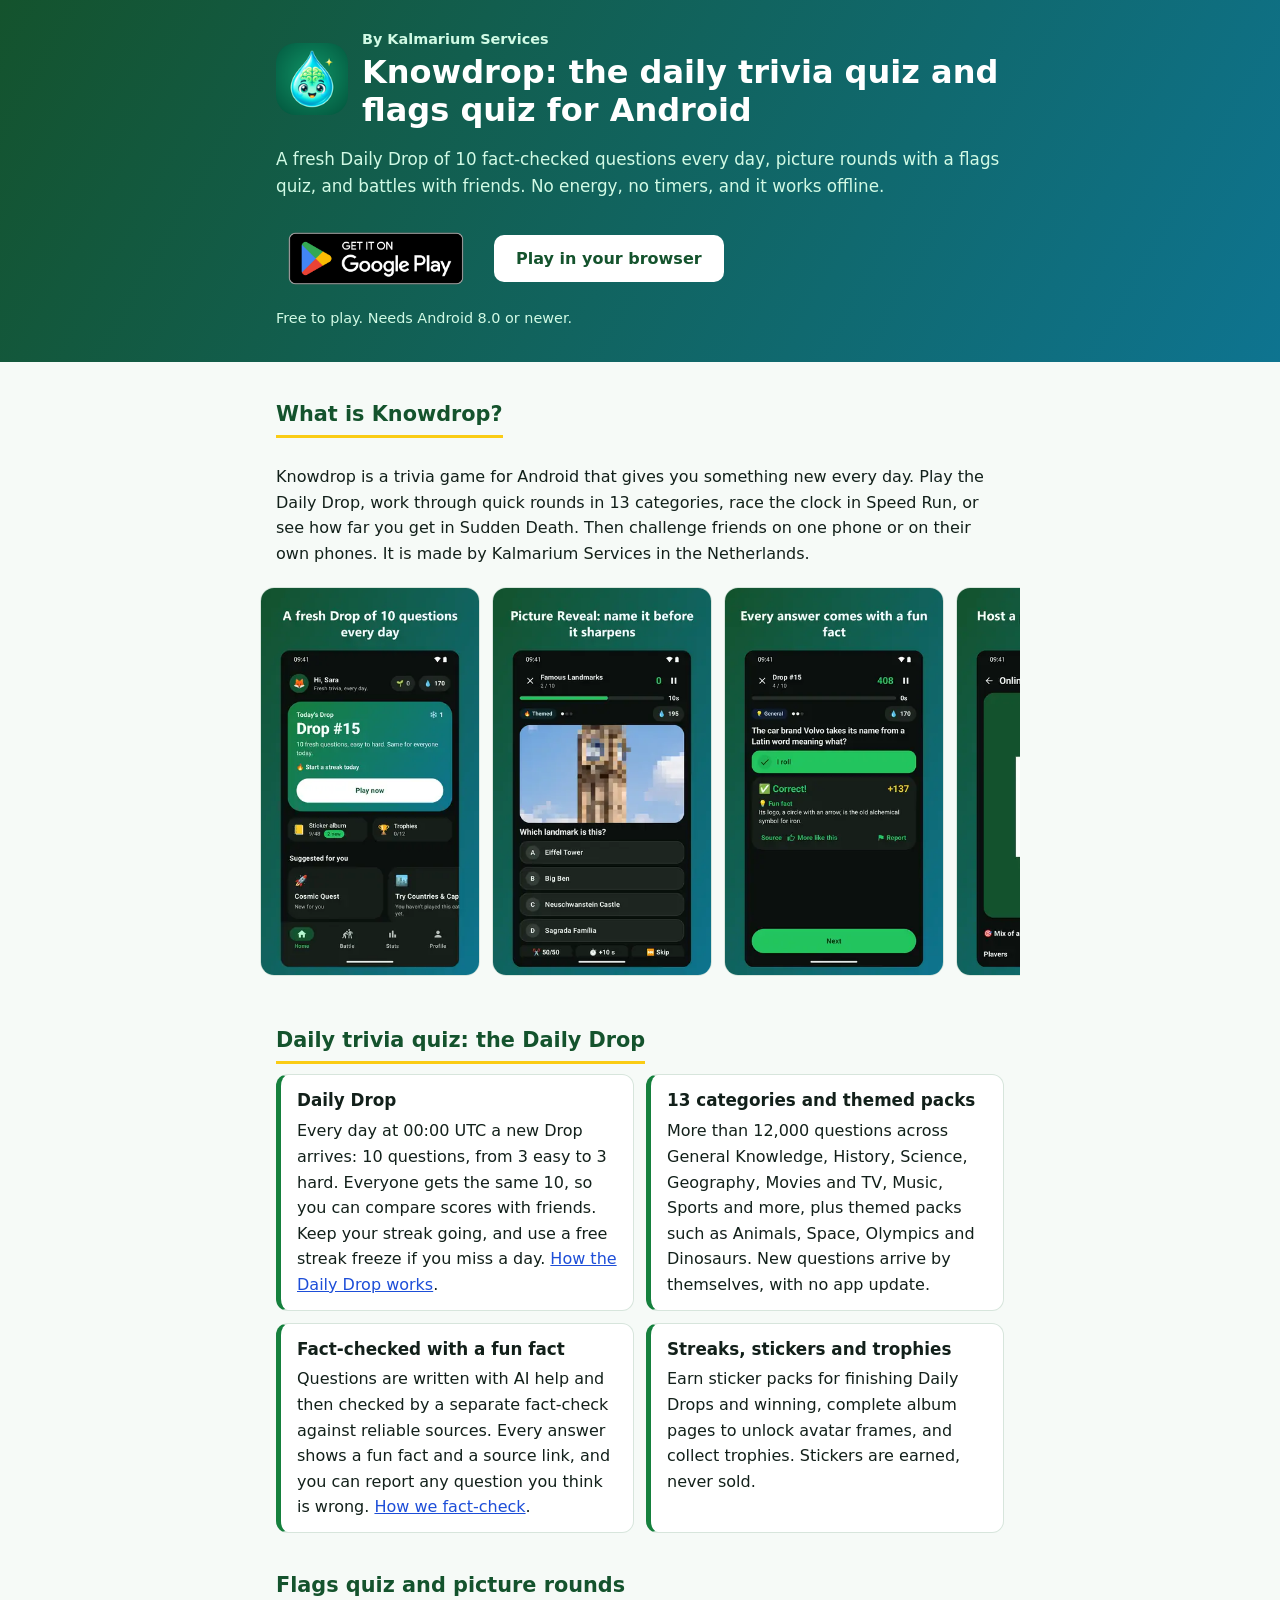
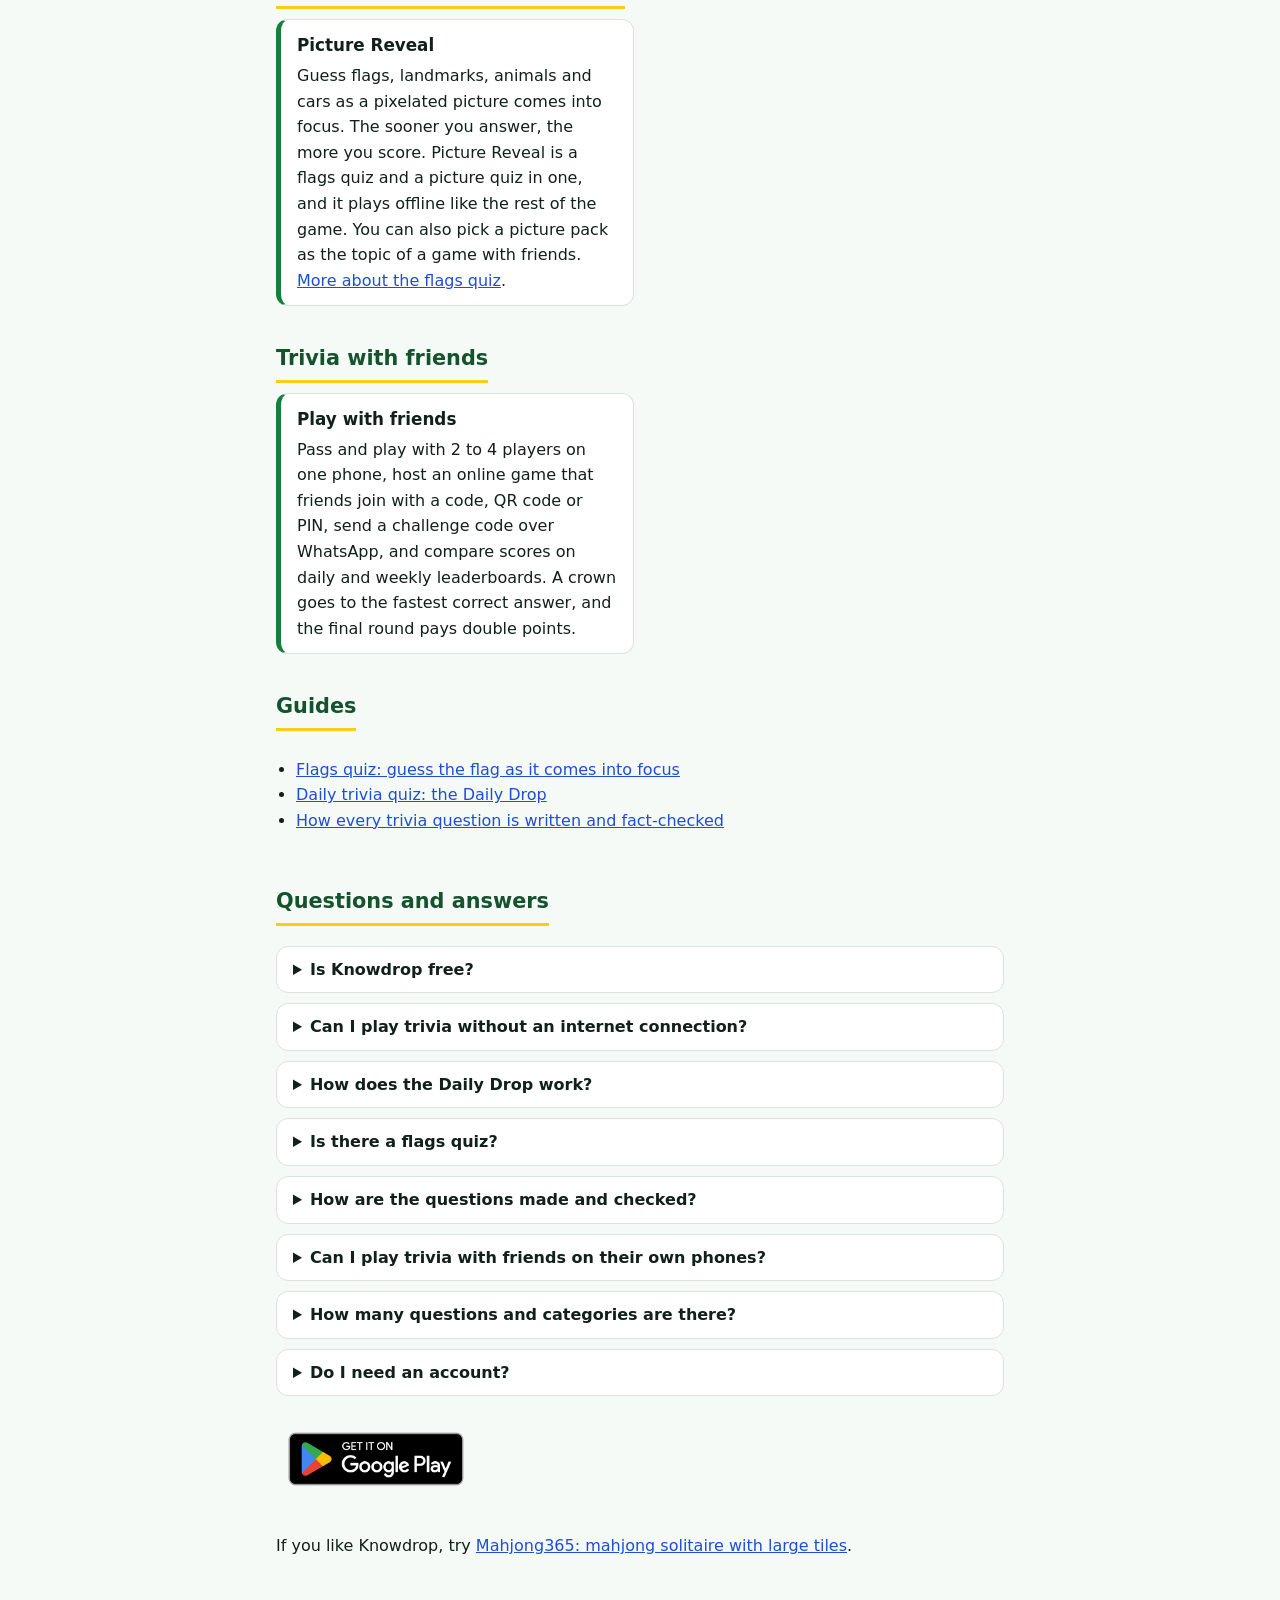
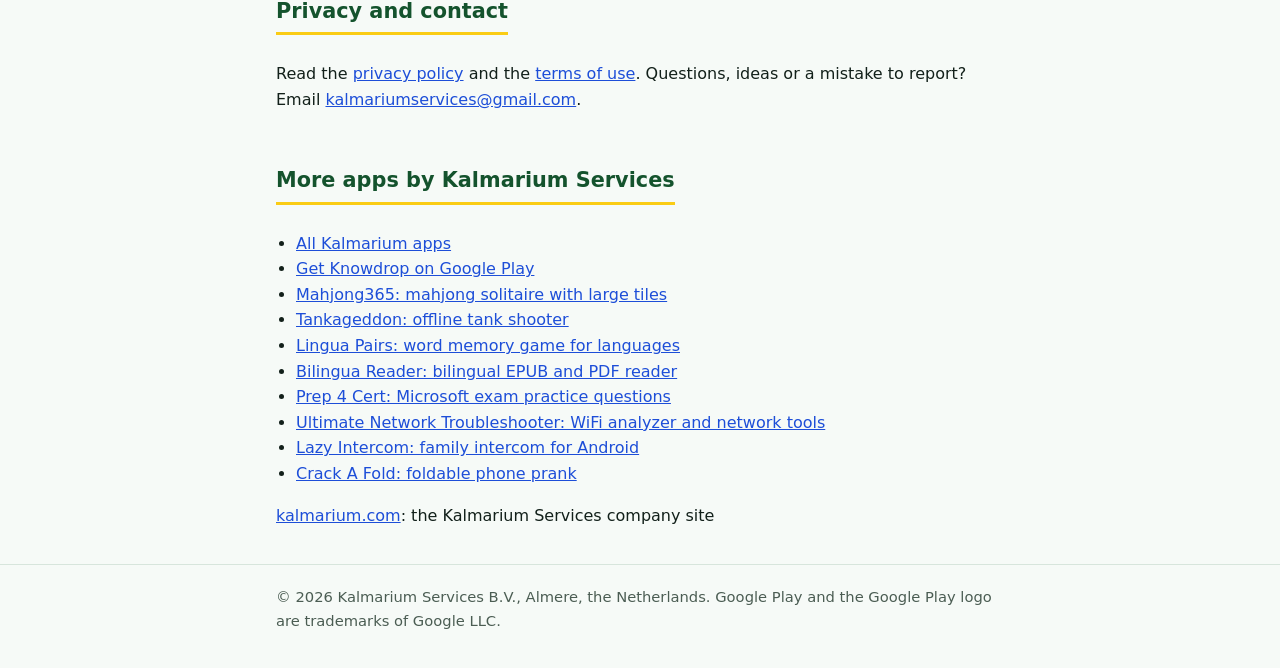
==== commit 1747443f: "seo: brand roll-out on the home page (header byline, More apps by Kalmarium Services footer with utm" ====
--- a/index.html
+++ b/index.html
@@ -57,111 +57,141 @@
   .more ul { padding-left:20px; }
   footer { border-top:1px solid var(--line); margin-top:36px; padding:20px 0 36px; color:var(--muted); font-size:.92rem; }
   @media (min-width:640px) { .grid { grid-template-columns:1fr 1fr; } header h1 { font-size:2rem; } .shots img { width:220px; } }
+  .byline { display:block; color:#d1fae5; font-size:.9rem; font-weight:600; text-decoration:none; margin-bottom:2px; }
+  .byline:hover { text-decoration:underline; }
+  .related-app { margin:28px 0 0; }
 </style>
 <script type="application/ld+json">
 {
-  "@context": "https://schema.org",
-  "@type": "MobileApplication",
-  "name": "Knowdrop",
-  "alternateName": "Knowdrop: Daily Trivia Quiz",
-  "description": "Daily trivia quiz for Android with a fresh Daily Drop of 10 fact-checked questions, a flags quiz, picture rounds, themed packs and battles with friends. Works offline.",
-  "operatingSystem": "Android",
-  "applicationCategory": "GameApplication",
-  "applicationSubCategory": "Trivia",
-  "genre": "Trivia",
-  "inLanguage": "en",
-  "url": "https://knowdrop.kalmarium.com/",
-  "installUrl": "https://play.google.com/store/apps/details?id=com.kalmarium.quizdrop&referrer=utm_source%3Dwebsite%26utm_medium%3Dhero",
-  "downloadUrl": "https://play.google.com/store/apps/details?id=com.kalmarium.quizdrop&referrer=utm_source%3Dwebsite%26utm_medium%3Dfooter",
-  "image": "https://knowdrop.kalmarium.com/img/og.jpg",
-  "screenshot": [
+ "@context": "https://schema.org",
+ "@graph": [
+  {
+   "@type": "MobileApplication",
+   "@id": "https://knowdrop.kalmarium.com/#app",
+   "name": "Knowdrop",
+   "alternateName": "Knowdrop: Daily Trivia Quiz",
+   "description": "Daily trivia quiz for Android with a fresh Daily Drop of 10 fact-checked questions, a flags quiz, picture rounds, themed packs and battles with friends. Works offline.",
+   "operatingSystem": "Android",
+   "applicationCategory": "GameApplication",
+   "applicationSubCategory": "Trivia",
+   "genre": "Trivia",
+   "inLanguage": "en",
+   "url": "https://knowdrop.kalmarium.com/",
+   "installUrl": "https://play.google.com/store/apps/details?id=com.kalmarium.quizdrop&referrer=utm_source%3Dwebsite%26utm_medium%3Dhero",
+   "downloadUrl": "https://play.google.com/store/apps/details?id=com.kalmarium.quizdrop&referrer=utm_source%3Dwebsite%26utm_medium%3Dfooter",
+   "image": "https://knowdrop.kalmarium.com/img/og.jpg",
+   "screenshot": [
     "https://knowdrop.kalmarium.com/img/daily-drop.webp",
     "https://knowdrop.kalmarium.com/img/picture-reveal.webp",
     "https://knowdrop.kalmarium.com/img/party.webp"
-  ],
-  "offers": {
+   ],
+   "offers": {
     "@type": "Offer",
     "price": "0",
     "priceCurrency": "USD",
     "availability": "https://schema.org/InStock"
+   },
+   "publisher": {
+    "@id": "https://apps.kalmarium.com/#org"
+   }
   },
-  "author": {
-    "@type": "Organization",
-    "name": "Kalmarium Services BV",
-    "url": "https://kalmarium.com"
+  {
+   "@type": "FAQPage",
+   "mainEntity": [
+    {
+     "@type": "Question",
+     "name": "Is Knowdrop free?",
+     "acceptedAnswer": {
+      "@type": "Answer",
+      "text": "Yes, Knowdrop is free to play. There are no lives, no energy and no waiting timers. Free players see a small banner ad on menu and result screens, never during a question or a match and not in the first 3 days. Optional purchases (Remove ads forever, or the Plus subscription) turn ads off."
+     }
+    },
+    {
+     "@type": "Question",
+     "name": "Can I play trivia without an internet connection?",
+     "acceptedAnswer": {
+      "@type": "Answer",
+      "text": "Yes. The whole game works offline, so you can play on a plane or a train. Online features such as friends, leaderboards and live parties need a connection."
+     }
+    },
+    {
+     "@type": "Question",
+     "name": "How does the Daily Drop work?",
+     "acceptedAnswer": {
+      "@type": "Answer",
+      "text": "Every day at 00:00 UTC a new Daily Drop arrives: 10 questions, from 3 easy to 3 hard. Everyone gets the same 10, so you can compare scores with friends. You keep a streak, and one free streak freeze per week covers a missed day."
+     }
+    },
+    {
+     "@type": "Question",
+     "name": "Is there a flags quiz?",
+     "acceptedAnswer": {
+      "@type": "Answer",
+      "text": "Yes. Picture Reveal shows a pixelated picture that comes into focus: guess flags, landmarks, animals and cars. The sooner you answer, the more you score."
+     }
+    },
+    {
+     "@type": "Question",
+     "name": "How are the questions made and checked?",
+     "acceptedAnswer": {
+      "@type": "Answer",
+      "text": "Questions are written with the help of AI and then checked by a separate, independent fact-check against reliable sources. After each answer you see a fun fact and a source link. If you spot a mistake, tap Report on the question and we will look at it."
+     }
+    },
+    {
+     "@type": "Question",
+     "name": "Can I play trivia with friends on their own phones?",
+     "acceptedAnswer": {
+      "@type": "Answer",
+      "text": "Yes. Host an online game and friends join from their own phones with a room code, a QR code, a PIN or an open game. You can also play pass and play with 2 to 4 players on one phone."
+     }
+    },
+    {
+     "@type": "Question",
+     "name": "How many questions and categories are there?",
+     "acceptedAnswer": {
+      "@type": "Answer",
+      "text": "More than 12,000 questions in 13 categories, plus 12 themed packs. A round has 10 questions and questions do not repeat for 90 days."
+     }
+    },
+    {
+     "@type": "Question",
+     "name": "Do I need an account?",
+     "acceptedAnswer": {
+      "@type": "Answer",
+      "text": "No account is needed to play. If you pick a nickname and an avatar, the app creates a simple online account for friends and leaderboards, without an email address or a password. You can delete it in the app at any time."
+     }
+    }
+   ]
+  },
+  {
+   "@type": "Organization",
+   "@id": "https://apps.kalmarium.com/#org",
+   "name": "Kalmarium Services",
+   "legalName": "Kalmarium Services B.V.",
+   "alternateName": [
+    "Kalmarium",
+    "Kalmarium Apps"
+   ],
+   "url": "https://apps.kalmarium.com/",
+   "logo": "https://apps.kalmarium.com/brand/dev-icon-512.png",
+   "email": "kalmariumservices@gmail.com",
+   "sameAs": [
+    "https://play.google.com/store/apps/developer?id=Kalmarium+Services",
+    "https://www.youtube.com/@kalmariumservices",
+    "https://kalmarium.com"
+   ]
+  },
+  {
+   "@type": "WebSite",
+   "@id": "https://knowdrop.kalmarium.com/#website",
+   "name": "Knowdrop",
+   "url": "https://knowdrop.kalmarium.com/",
+   "publisher": {
+    "@id": "https://apps.kalmarium.com/#org"
+   }
   }
-}
-</script>
-<script type="application/ld+json">
-{
-  "@context": "https://schema.org",
-  "@type": "FAQPage",
-  "mainEntity": [
-    {
-      "@type": "Question",
-      "name": "Is Knowdrop free?",
-      "acceptedAnswer": {
-        "@type": "Answer",
-        "text": "Yes, Knowdrop is free to play. There are no lives, no energy and no waiting timers. Free players see a small banner ad on menu and result screens, never during a question or a match and not in the first 3 days. Optional purchases (Remove ads forever, or the Plus subscription) turn ads off."
-      }
-    },
-    {
-      "@type": "Question",
-      "name": "Can I play trivia without an internet connection?",
-      "acceptedAnswer": {
-        "@type": "Answer",
-        "text": "Yes. The whole game works offline, so you can play on a plane or a train. Online features such as friends, leaderboards and live parties need a connection."
-      }
-    },
-    {
-      "@type": "Question",
-      "name": "How does the Daily Drop work?",
-      "acceptedAnswer": {
-        "@type": "Answer",
-        "text": "Every day at 00:00 UTC a new Daily Drop arrives: 10 questions, from 3 easy to 3 hard. Everyone gets the same 10, so you can compare scores with friends. You keep a streak, and one free streak freeze per week covers a missed day."
-      }
-    },
-    {
-      "@type": "Question",
-      "name": "Is there a flags quiz?",
-      "acceptedAnswer": {
-        "@type": "Answer",
-        "text": "Yes. Picture Reveal shows a pixelated picture that comes into focus: guess flags, landmarks, animals and cars. The sooner you answer, the more you score."
-      }
-    },
-    {
-      "@type": "Question",
-      "name": "How are the questions made and checked?",
-      "acceptedAnswer": {
-        "@type": "Answer",
-        "text": "Questions are written with the help of AI and then checked by a separate, independent fact-check against reliable sources. After each answer you see a fun fact and a source link. If you spot a mistake, tap Report on the question and we will look at it."
-      }
-    },
-    {
-      "@type": "Question",
-      "name": "Can I play trivia with friends on their own phones?",
-      "acceptedAnswer": {
-        "@type": "Answer",
-        "text": "Yes. Host an online game and friends join from their own phones with a room code, a QR code, a PIN or an open game. You can also play pass and play with 2 to 4 players on one phone."
-      }
-    },
-    {
-      "@type": "Question",
-      "name": "How many questions and categories are there?",
-      "acceptedAnswer": {
-        "@type": "Answer",
-        "text": "More than 12,000 questions in 13 categories, plus 12 themed packs. A round has 10 questions and questions do not repeat for 90 days."
-      }
-    },
-    {
-      "@type": "Question",
-      "name": "Do I need an account?",
-      "acceptedAnswer": {
-        "@type": "Answer",
-        "text": "No account is needed to play. If you pick a nickname and an avatar, the app creates a simple online account for friends and leaderboards, without an email address or a password. You can delete it in the app at any time."
-      }
-    }
-  ]
+ ]
 }
 </script>
 <script defer src="https://overwatch.kalmarium.com/h.js" data-app="knowdrop"></script>
@@ -171,7 +201,10 @@
   <div class="wrap">
     <div class="brand">
       <img src="img/icon.png" width="72" height="72" alt="Knowdrop app icon: a smiling water drop with a green brain">
-      <h1>Knowdrop: the daily trivia quiz and flags quiz for Android</h1>
+      <div>
+        <a class="byline" href="https://apps.kalmarium.com/?utm_source=knowdrop&amp;utm_medium=byline">By Kalmarium Services</a>
+        <h1>Knowdrop: the daily trivia quiz and flags quiz for Android</h1>
+      </div>
     </div>
     <p class="lead">A fresh Daily Drop of 10 fact-checked questions every day, picture rounds with a flags quiz, and battles with friends. No energy, no timers, and it works offline.</p>
     <div class="hero-cta">
@@ -231,27 +264,29 @@
   <details><summary>Do I need an account?</summary><p>No account is needed to play. If you pick a nickname and an avatar, the app creates a simple online account for friends and leaderboards, without an email address or a password. You can delete it in the app at any time.</p></details>
   <p class="cta-bottom"><a class="play-badge" href="https://play.google.com/store/apps/details?id=com.kalmarium.quizdrop&amp;referrer=utm_source%3Dwebsite%26utm_medium%3Dbottom" aria-label="Get it on Google Play: Knowdrop" rel="noopener"><img src="img/google-play-badge.png" alt="Get it on Google Play" width="646" height="250" style="width:200px;height:auto" loading="lazy"></a></p>
 
+  <p class="related-app">If you like Knowdrop, try <a href="https://mahjong365.kalmarium.com/?utm_source=knowdrop&amp;utm_medium=related">Mahjong365: mahjong solitaire with large tiles</a>.</p>
+
   <h2>Privacy and contact</h2>
   <p>Read the <a href="privacy-policy.html">privacy policy</a> and the <a href="terms.html">terms of use</a>. Questions, ideas or a mistake to report? Email <a href="mailto:kalmariumservices@gmail.com">kalmariumservices@gmail.com</a>.</p>
   <section class="more" aria-labelledby="more-h">
-  <h2 id="more-h">More from Kalmarium</h2>
+  <h2 id="more-h">More apps by Kalmarium Services</h2>
   <ul>
     <li><a href="https://apps.kalmarium.com/?utm_source=knowdrop&amp;utm_medium=footer">All Kalmarium apps</a></li>
     <li><a href="https://play.google.com/store/apps/details?id=com.kalmarium.quizdrop&amp;referrer=utm_source%3Dwebsite%26utm_medium%3Dfooter" rel="noopener">Get Knowdrop on Google Play</a></li>
-    <li><a href="https://lingua.kalmarium.com/">Lingua Pairs</a> - memory game that teaches languages</li>
-    <li><a href="https://netcheck.kalmarium.com/">Ultimate Network Troubleshooter</a> - Wi-Fi and network analyzer</li>
-    <li><a href="https://prep4cert.kalmarium.com/">Prep 4 Cert</a> - Microsoft exam practice</li>
-    <li><a href="https://tankageddon.kalmarium.com/">Tankageddon</a> - offline tank shooter</li>
-    <li><a href="https://crackafold.kalmarium.com/">Crack A Fold</a> - foldable screen prank</li>
-    <li><a href="https://bilingua.kalmarium.com/">Bilingua Reader</a> - bilingual EPUB and PDF reader</li>
-    <li><a href="https://intercom.kalmarium.com/">Lazy Intercom</a> - family intercom app</li>
-    <li><a href="https://mahjong365.kalmarium.com/">Mahjong365</a> - daily mahjong solitaire</li>
+    <li><a href="https://mahjong365.kalmarium.com/?utm_source=knowdrop&amp;utm_medium=footer&amp;utm_campaign=sister">Mahjong365: mahjong solitaire with large tiles</a></li>
+    <li><a href="https://tankageddon.kalmarium.com/?utm_source=knowdrop&amp;utm_medium=footer&amp;utm_campaign=sister">Tankageddon: offline tank shooter</a></li>
+    <li><a href="https://lingua.kalmarium.com/?utm_source=knowdrop&amp;utm_medium=footer&amp;utm_campaign=sister">Lingua Pairs: word memory game for languages</a></li>
+    <li><a href="https://bilingua.kalmarium.com/?utm_source=knowdrop&amp;utm_medium=footer&amp;utm_campaign=sister">Bilingua Reader: bilingual EPUB and PDF reader</a></li>
+    <li><a href="https://prep4cert.kalmarium.com/?utm_source=knowdrop&amp;utm_medium=footer&amp;utm_campaign=sister">Prep 4 Cert: Microsoft exam practice questions</a></li>
+    <li><a href="https://netcheck.kalmarium.com/?utm_source=knowdrop&amp;utm_medium=footer&amp;utm_campaign=sister">Ultimate Network Troubleshooter: WiFi analyzer and network tools</a></li>
+    <li><a href="https://intercom.kalmarium.com/?utm_source=knowdrop&amp;utm_medium=footer&amp;utm_campaign=sister">Lazy Intercom: family intercom for Android</a></li>
+    <li><a href="https://crackafold.kalmarium.com/?utm_source=knowdrop&amp;utm_medium=footer&amp;utm_campaign=sister">Crack A Fold: foldable phone prank</a></li>
   </ul>
-  <p><a href="https://kalmarium.com">kalmarium.com</a> - Kalmarium Services BV, the studio</p>
+  <p><a href="https://kalmarium.com">kalmarium.com</a>: the Kalmarium Services company site</p>
 </section>
 </main>
 <footer>
-  <div class="wrap">&copy; 2026 Kalmarium Services BV. Google Play and the Google Play logo are trademarks of Google LLC.</div>
+  <div class="wrap">&copy; 2026 Kalmarium Services B.V., Almere, the Netherlands. Google Play and the Google Play logo are trademarks of Google LLC.</div>
 </footer>
 </body>
 </html>
